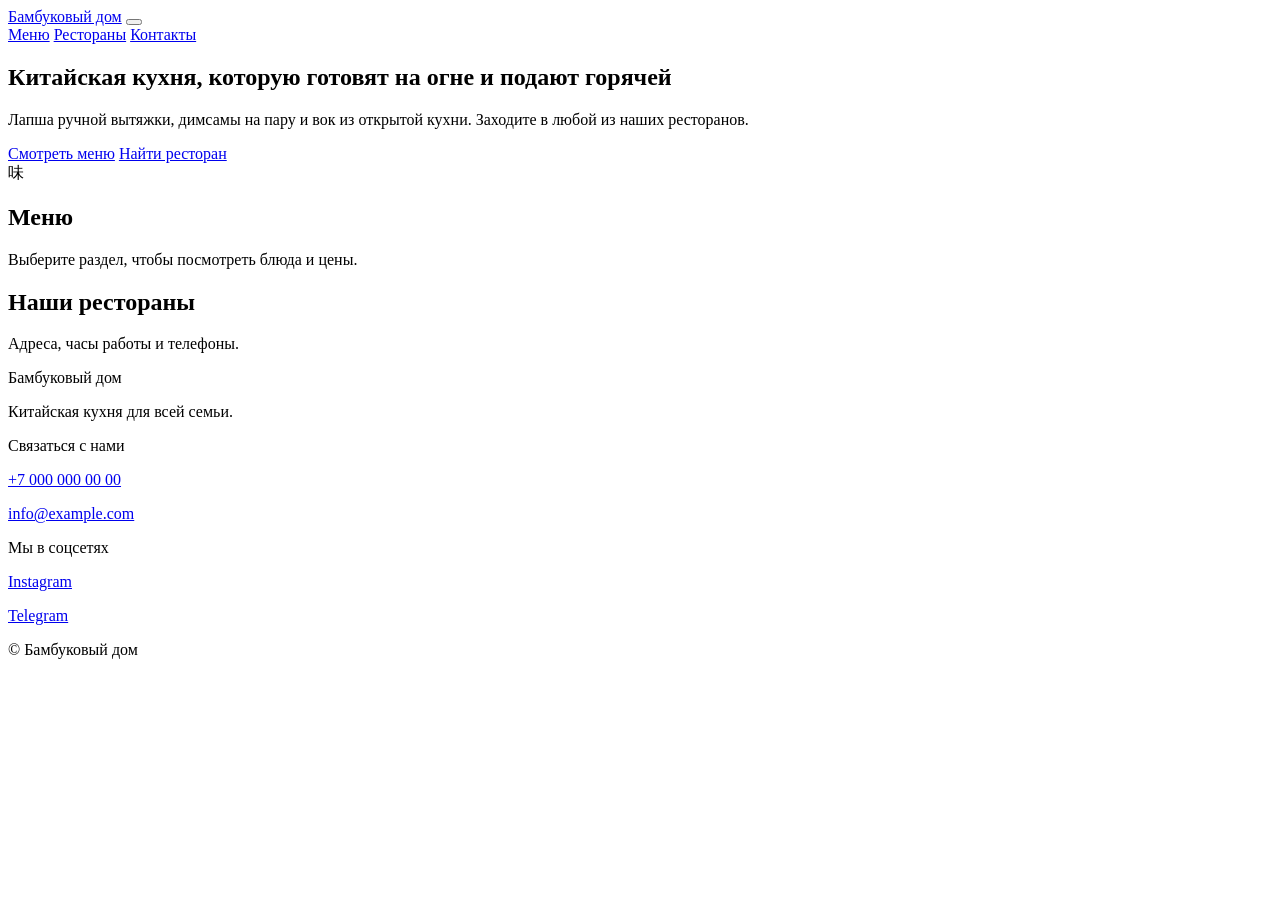
==== index.html @ f82b354b "Create index.html" ====
<!DOCTYPE html>
<html lang="ru">
<head>
  <meta charset="UTF-8">
  <meta name="viewport" content="width=device-width, initial-scale=1">
  <title>Бамбуковый дом — китайская кухня</title>
  <meta name="description" content="Сеть ресторанов китайской кухни: лапша, димсамы, вок. Меню, адреса и часы работы.">
 
  <link rel="preconnect" href="https://fonts.googleapis.com">
  <link rel="preconnect" href="https://fonts.gstatic.com" crossorigin>
  <link href="https://fonts.googleapis.com/css2?family=Golos+Text:wght@400;500;700&family=Unbounded:wght@600;700&display=swap" rel="stylesheet">
  <!-- Один иероглиф для красной печати в шапке: грузится только он -->
  <link href="https://fonts.googleapis.com/css2?family=Noto+Serif+SC:wght@900&text=%E5%91%B3" rel="stylesheet">
 
  <link rel="stylesheet" href="style.css">
  <script src="script.js" defer></script>
</head>
<body>
 
  <header class="site-header">
    <div class="wrap">
      <a class="logo" href="#top">Бамбуковый дом</a>
      <button class="burger" type="button" aria-label="Открыть меню сайта" aria-expanded="false" aria-controls="nav"><span></span></button>
      <nav class="nav" id="nav" aria-label="Основная навигация">
        <a href="#menu">Меню</a>
        <a href="#locations">Рестораны</a>
        <a href="#contacts">Контакты</a>
      </nav>
    </div>
  </header>
 
  <main id="top">
 
    <section class="hero">
      <div class="wrap">
        <div class="hero-text">
          <h1>Китайская кухня, которую готовят на огне и подают горячей</h1>
          <p>Лапша ручной вытяжки, димсамы на пару и вок из открытой кухни. Заходите в любой из наших ресторанов.</p>
          <div class="hero-actions">
            <a class="btn btn-primary" href="#menu">Смотреть меню</a>
            <a class="btn btn-ghost" href="#locations">Найти ресторан</a>
          </div>
        </div>
        <div class="seal" aria-hidden="true">味</div>
      </div>
    </section>
 
    <section class="menu" id="menu">
      <div class="wrap">
        <h2>Меню</h2>
        <p class="lead">Выберите раздел, чтобы посмотреть блюда и цены.</p>
        <div class="tabs" id="tabs"></div>
        <ul class="dishes" id="dishes"></ul>
      </div>
    </section>
 
    <section class="locations" id="locations">
      <div class="wrap">
        <h2>Наши рестораны</h2>
        <p class="lead">Адреса, часы работы и телефоны.</p>
        <ul class="places" id="places"></ul>
      </div>
    </section>
 
  </main>
 
  <footer class="footer" id="contacts">
    <div class="wrap footer-grid">
      <div>
        <p class="footer-title">Бамбуковый дом</p>
        <p>Китайская кухня для всей семьи.</p>
      </div>
      <div>
        <p class="footer-title">Связаться с нами</p>
        <p><a href="tel:+70000000000">+7 000 000 00 00</a></p>
        <p><a href="mailto:info@example.com">info@example.com</a></p>
      </div>
      <div>
        <p class="footer-title">Мы в соцсетях</p>
        <p><a href="#">Instagram</a></p>
        <p><a href="#">Telegram</a></p>
      </div>
    </div>
    <div class="wrap copyright">© <span id="year"></span> Бамбуковый дом</div>
  </footer>
 
</body>
</html>
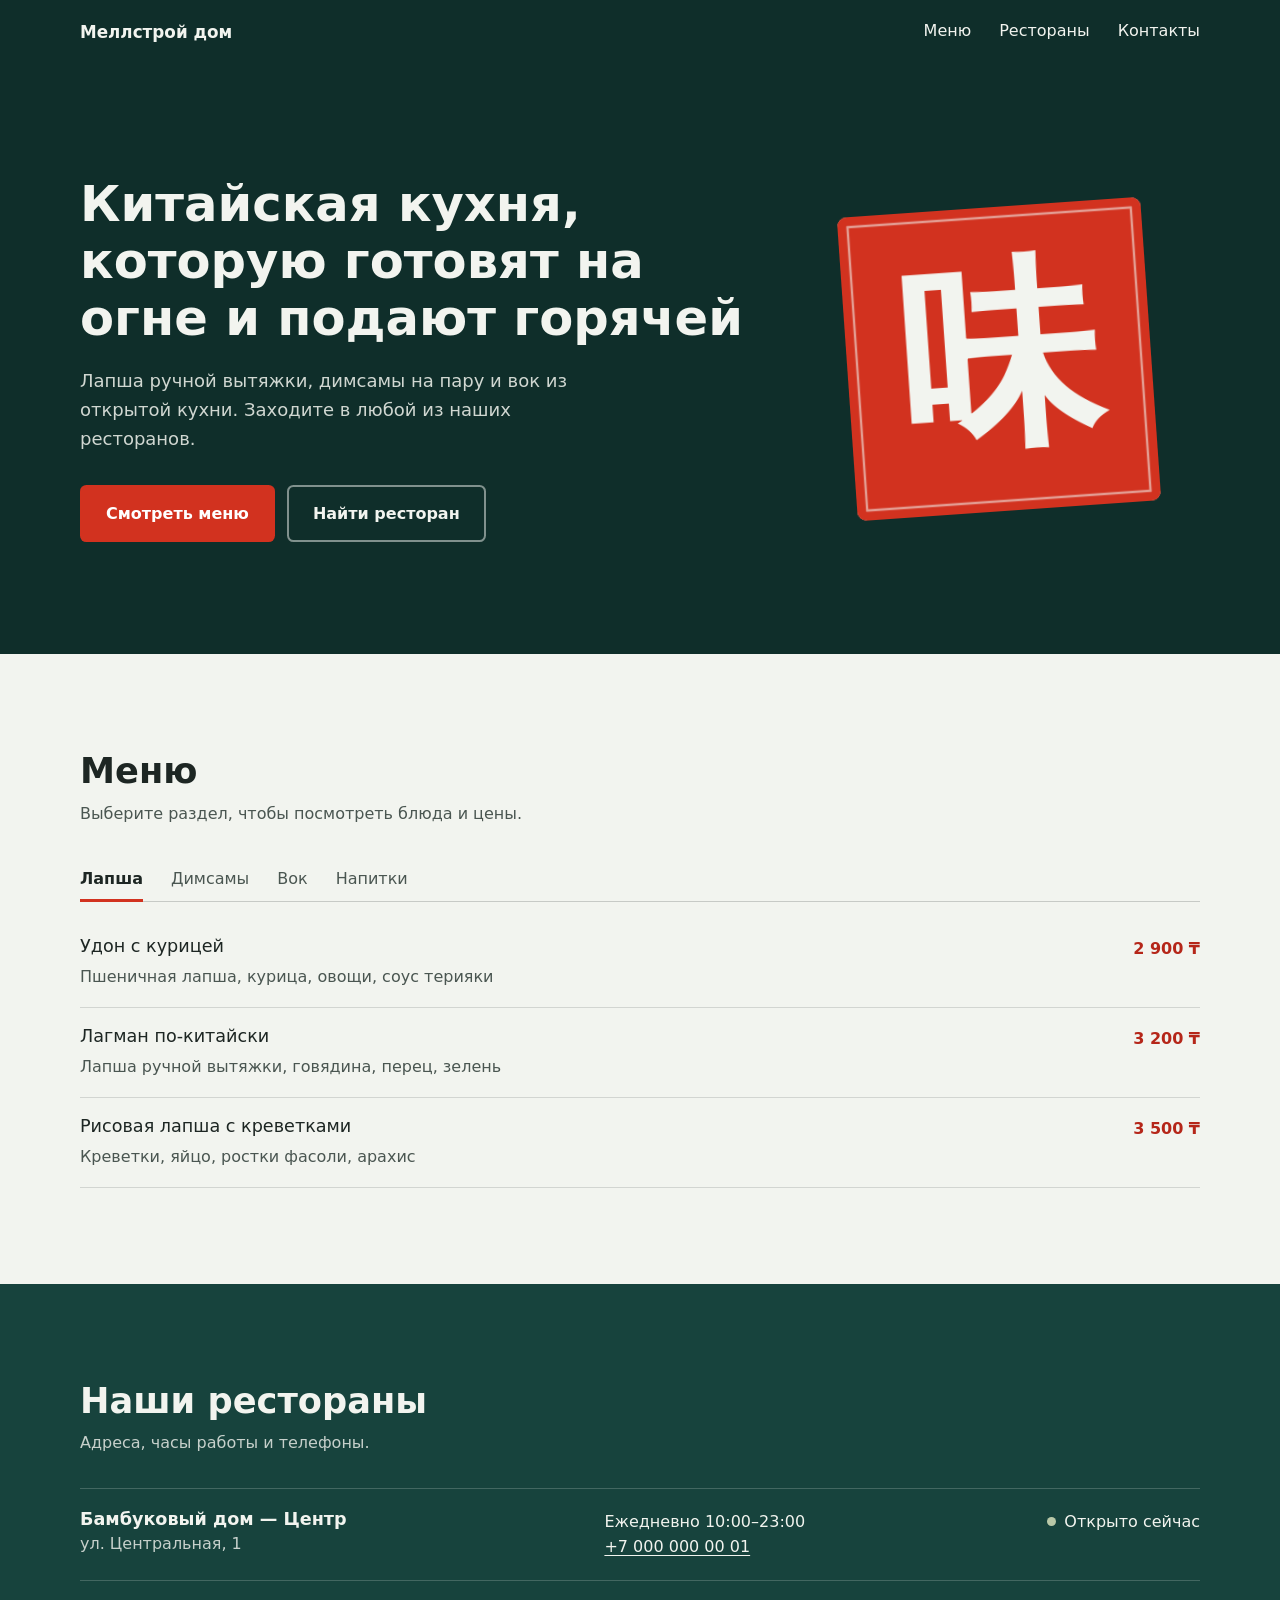
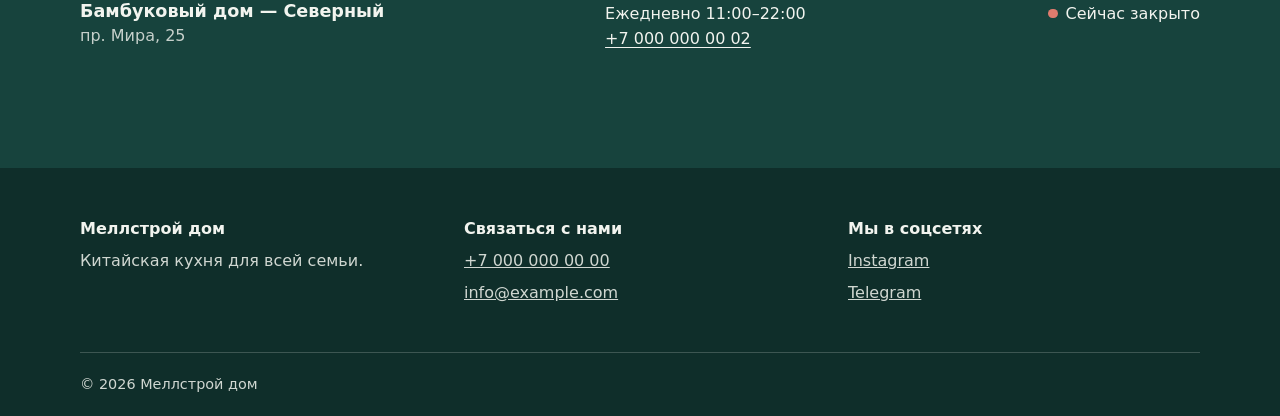
==== commit eb56756a: "Update index.html" ====
--- a/index.html
+++ b/index.html
@@ -3,7 +3,7 @@
 <head>
   <meta charset="UTF-8">
   <meta name="viewport" content="width=device-width, initial-scale=1">
-  <title>Бамбуковый дом — китайская кухня</title>
+  <title>Меллстрой дом — китайская кухня</title>
   <meta name="description" content="Сеть ресторанов китайской кухни: лапша, димсамы, вок. Меню, адреса и часы работы.">
  
   <link rel="preconnect" href="https://fonts.googleapis.com">
@@ -19,7 +19,7 @@
  
   <header class="site-header">
     <div class="wrap">
-      <a class="logo" href="#top">Бамбуковый дом</a>
+      <a class="logo" href="#top">Меллстрой дом</a>
       <button class="burger" type="button" aria-label="Открыть меню сайта" aria-expanded="false" aria-controls="nav"><span></span></button>
       <nav class="nav" id="nav" aria-label="Основная навигация">
         <a href="#menu">Меню</a>
@@ -67,7 +67,7 @@
   <footer class="footer" id="contacts">
     <div class="wrap footer-grid">
       <div>
-        <p class="footer-title">Бамбуковый дом</p>
+        <p class="footer-title">Меллстрой дом</p>
         <p>Китайская кухня для всей семьи.</p>
       </div>
       <div>
@@ -81,7 +81,7 @@
         <p><a href="#">Telegram</a></p>
       </div>
     </div>
-    <div class="wrap copyright">© <span id="year"></span> Бамбуковый дом</div>
+    <div class="wrap copyright">© <span id="year"></span> Меллстрой дом</div>
   </footer>
  
 </body>
--- a/style.css
+++ b/style.css
@@ -0,0 +1,229 @@
+/* ===== Цвета и шрифты: меняйте здесь ===== */
+:root {
+  --jade: #0f2e2a;
+  --jade-2: #17433d;
+  --steam: #f2f4ef;
+  --chili: #d2321f;
+  --chili-deep: #b52619;
+  --bamboo: #b9c8a8;
+  --ink: #1d2623;
+  --muted: #4a5651;
+  --focus: var(--chili);
+  --font-head: "Unbounded", system-ui, sans-serif;
+  --font-body: "Golos Text", system-ui, sans-serif;
+}
+
+*, *::before, *::after { box-sizing: border-box; }
+
+html { scroll-behavior: smooth; scroll-padding-top: 4.5rem; }
+
+body {
+  margin: 0;
+  font: 400 1rem/1.6 var(--font-body);
+  color: var(--ink);
+  background: var(--steam);
+}
+
+a { color: inherit; }
+:focus-visible { outline: 3px solid var(--focus); outline-offset: 3px; }
+
+.wrap { width: min(1120px, 100% - 2.5rem); margin-inline: auto; }
+
+/* ===== Шапка ===== */
+.site-header {
+  --focus: var(--bamboo);
+  position: sticky;
+  top: 0;
+  z-index: 10;
+  background: var(--jade);
+  color: var(--steam);
+}
+.site-header .wrap {
+  display: flex;
+  align-items: center;
+  justify-content: space-between;
+  height: 4rem;
+}
+.logo { font: 700 1.05rem var(--font-head); text-decoration: none; }
+.nav { display: flex; gap: 1.75rem; }
+.nav a { padding: .4rem 0; text-decoration: none; border-bottom: 2px solid transparent; }
+.nav a:hover { border-color: var(--chili); }
+
+.burger {
+  display: none;
+  position: relative;
+  width: 44px;
+  height: 44px;
+  background: none;
+  border: 0;
+  color: inherit;
+  cursor: pointer;
+}
+.burger span,
+.burger span::before,
+.burger span::after { content: ""; position: absolute; width: 22px; height: 2px; background: currentColor; }
+.burger span { left: 11px; top: 21px; }
+.burger span::before { left: 0; top: -7px; }
+.burger span::after { left: 0; top: 7px; }
+
+/* ===== Первый экран ===== */
+.hero {
+  --focus: var(--bamboo);
+  padding: clamp(3rem, 9vw, 7rem) 0;
+  background: var(--jade);
+  color: var(--steam);
+}
+.hero .wrap {
+  display: grid;
+  grid-template-columns: 1.25fr .75fr;
+  gap: 3rem;
+  align-items: center;
+}
+.hero h1 {
+  margin: 0 0 1.25rem;
+  font: 700 clamp(1.75rem, 4vw, 3.1rem)/1.15 var(--font-head);
+  overflow-wrap: break-word;
+}
+.hero-text p { max-width: 46ch; margin: 0 0 2rem; font-size: 1.125rem; color: rgba(242, 244, 239, .85); }
+.hero-actions { display: flex; flex-wrap: wrap; gap: .75rem; }
+
+/* Красная печать — главный акцент страницы */
+.seal {
+  justify-self: center;
+  display: grid;
+  place-items: center;
+  width: clamp(10rem, 26vw, 19rem);
+  aspect-ratio: 1;
+  background: var(--chili);
+  color: var(--steam);
+  font: 900 clamp(6.5rem, 17vw, 12.5rem)/1 "Noto Serif SC", serif;
+  border-radius: .6rem;
+  transform: rotate(-4deg);
+  box-shadow: inset 0 0 0 .55rem var(--chili), inset 0 0 0 .7rem rgba(242, 244, 239, .55);
+  animation: stamp .7s cubic-bezier(.2, .9, .3, 1.2) both;
+}
+@keyframes stamp {
+  from { opacity: 0; transform: rotate(-4deg) scale(1.25); }
+  to   { opacity: 1; transform: rotate(-4deg) scale(1); }
+}
+
+/* ===== Кнопки ===== */
+.btn {
+  display: inline-block;
+  padding: .85rem 1.5rem;
+  border: 2px solid transparent;
+  border-radius: .4rem;
+  font-weight: 700;
+  text-decoration: none;
+  transition: background .2s, color .2s;
+}
+.btn-primary { background: var(--chili); color: #fff; }
+.btn-primary:hover { background: var(--chili-deep); }
+.btn-ghost { border-color: rgba(242, 244, 239, .5); color: var(--steam); }
+.btn-ghost:hover { background: var(--steam); color: var(--jade); }
+
+/* ===== Заголовки разделов ===== */
+.menu h2,
+.locations h2 { margin: 0 0 .5rem; font: 700 clamp(1.5rem, 3vw, 2.2rem)/1.2 var(--font-head); }
+.lead { max-width: 56ch; margin: 0 0 2rem; color: var(--muted); }
+
+/* ===== Меню ===== */
+.menu { padding: clamp(3rem, 8vw, 6rem) 0; }
+
+.tabs {
+  display: flex;
+  flex-wrap: wrap;
+  gap: .25rem 1.75rem;
+  margin-bottom: 1rem;
+  border-bottom: 1px solid rgba(29, 38, 35, .2);
+}
+.tab {
+  margin-bottom: -1px;
+  padding: .7rem 0;
+  background: none;
+  border: 0;
+  border-bottom: 3px solid transparent;
+  font: 500 1rem var(--font-body);
+  color: var(--muted);
+  cursor: pointer;
+}
+.tab:hover { color: var(--ink); }
+.tab[aria-pressed="true"] { color: var(--ink); font-weight: 700; border-color: var(--chili); }
+
+.dishes { margin: 0; padding: 0; list-style: none; }
+.dish {
+  display: grid;
+  grid-template-columns: 1fr auto;
+  gap: .15rem 1.5rem;
+  padding: 1.1rem 0;
+  border-bottom: 1px solid rgba(29, 38, 35, .15);
+}
+.dish h3 { margin: 0; font: 500 1.1rem var(--font-body); }
+.dish .price { font-weight: 700; color: var(--chili-deep); white-space: nowrap; }
+.dish p { grid-column: 1 / -1; max-width: 56ch; margin: 0; color: var(--muted); }
+
+/* ===== Рестораны ===== */
+.locations {
+  --focus: var(--bamboo);
+  padding: clamp(3rem, 8vw, 6rem) 0;
+  background: var(--jade-2);
+  color: var(--steam);
+}
+.locations .lead { color: rgba(242, 244, 239, .8); }
+
+.places { margin: 0; padding: 0; list-style: none; }
+.place {
+  display: grid;
+  grid-template-columns: 1.2fr 1fr auto;
+  gap: .5rem 2rem;
+  align-items: start;
+  padding: 1.25rem 0;
+  border-top: 1px solid rgba(242, 244, 239, .2);
+}
+.place h3 { margin: 0 0 .15rem; font: 700 1.1rem var(--font-body); }
+.place address { font-style: normal; color: rgba(242, 244, 239, .8); }
+.place p { margin: 0; }
+.place a { text-underline-offset: 3px; }
+.status { display: inline-flex; align-items: center; gap: .5rem; font-weight: 500; white-space: nowrap; }
+.status::before { content: ""; width: .6rem; height: .6rem; border-radius: 50%; background: var(--bamboo); }
+.status-closed::before { background: #e07b6e; }
+
+/* ===== Подвал ===== */
+.footer {
+  --focus: var(--bamboo);
+  padding-top: 3rem;
+  background: var(--jade);
+  color: rgba(242, 244, 239, .85);
+}
+.footer-grid { display: grid; grid-template-columns: repeat(3, 1fr); gap: 2rem; }
+.footer p { margin: 0 0 .4rem; }
+.footer-title { font-weight: 700; color: var(--steam); }
+.copyright { margin-top: 2.5rem; padding: 1.25rem 0; border-top: 1px solid rgba(242, 244, 239, .2); font-size: .9rem; }
+
+/* ===== Телефоны и планшеты ===== */
+@media (max-width: 720px) {
+  .burger { display: inline-flex; }
+  .nav {
+    display: none;
+    position: absolute;
+    inset: 4rem 0 auto 0;
+    flex-direction: column;
+    gap: 0;
+    padding: .25rem 1.25rem 1rem;
+    background: var(--jade);
+  }
+  .nav a { padding: .9rem 0; border-bottom: 1px solid rgba(242, 244, 239, .15); }
+  .site-header.is-open .nav { display: flex; }
+
+  .hero .wrap { grid-template-columns: 1fr; gap: 2.5rem; }
+  .seal { justify-self: start; }
+
+  .place { grid-template-columns: 1fr; gap: .4rem; }
+  .footer-grid { grid-template-columns: 1fr; gap: 1.5rem; }
+}
+
+@media (prefers-reduced-motion: reduce) {
+  html { scroll-behavior: auto; }
+  .seal { animation: none; }
+  .btn { transition: none; }
+}
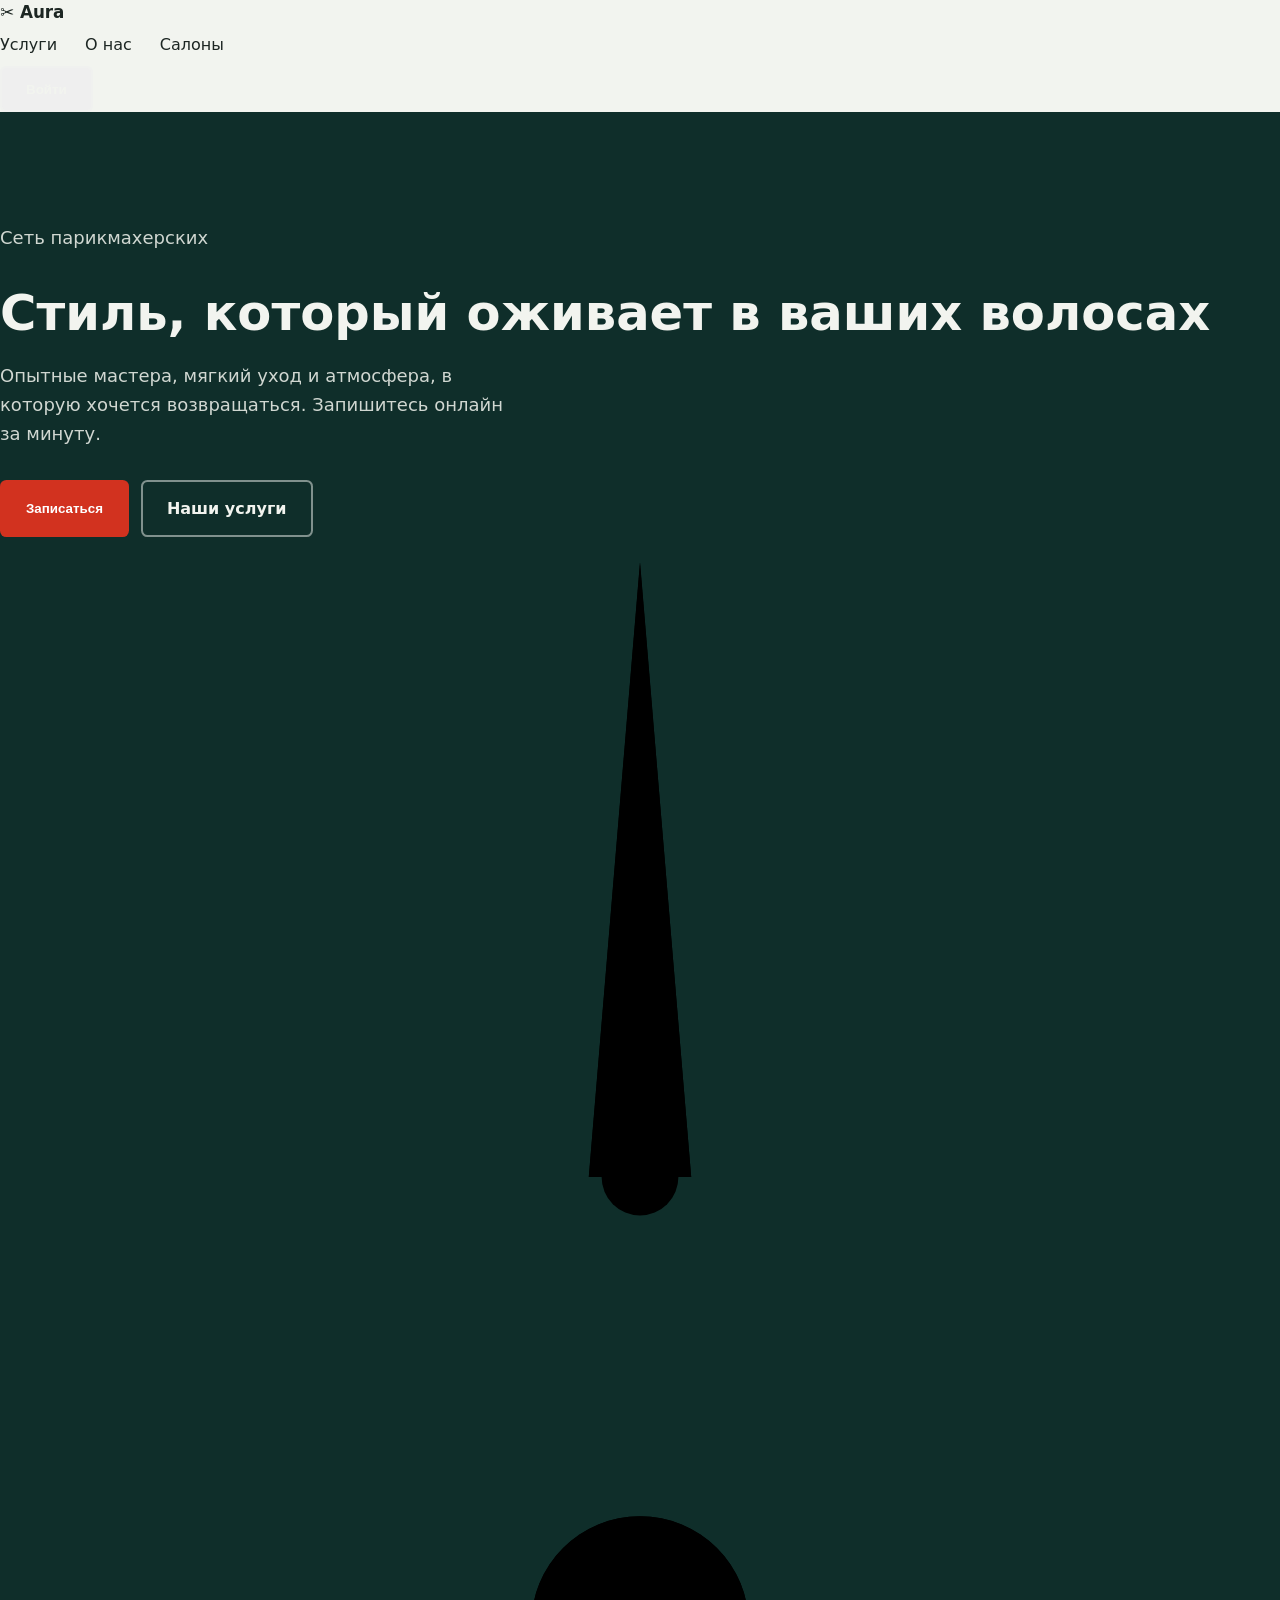
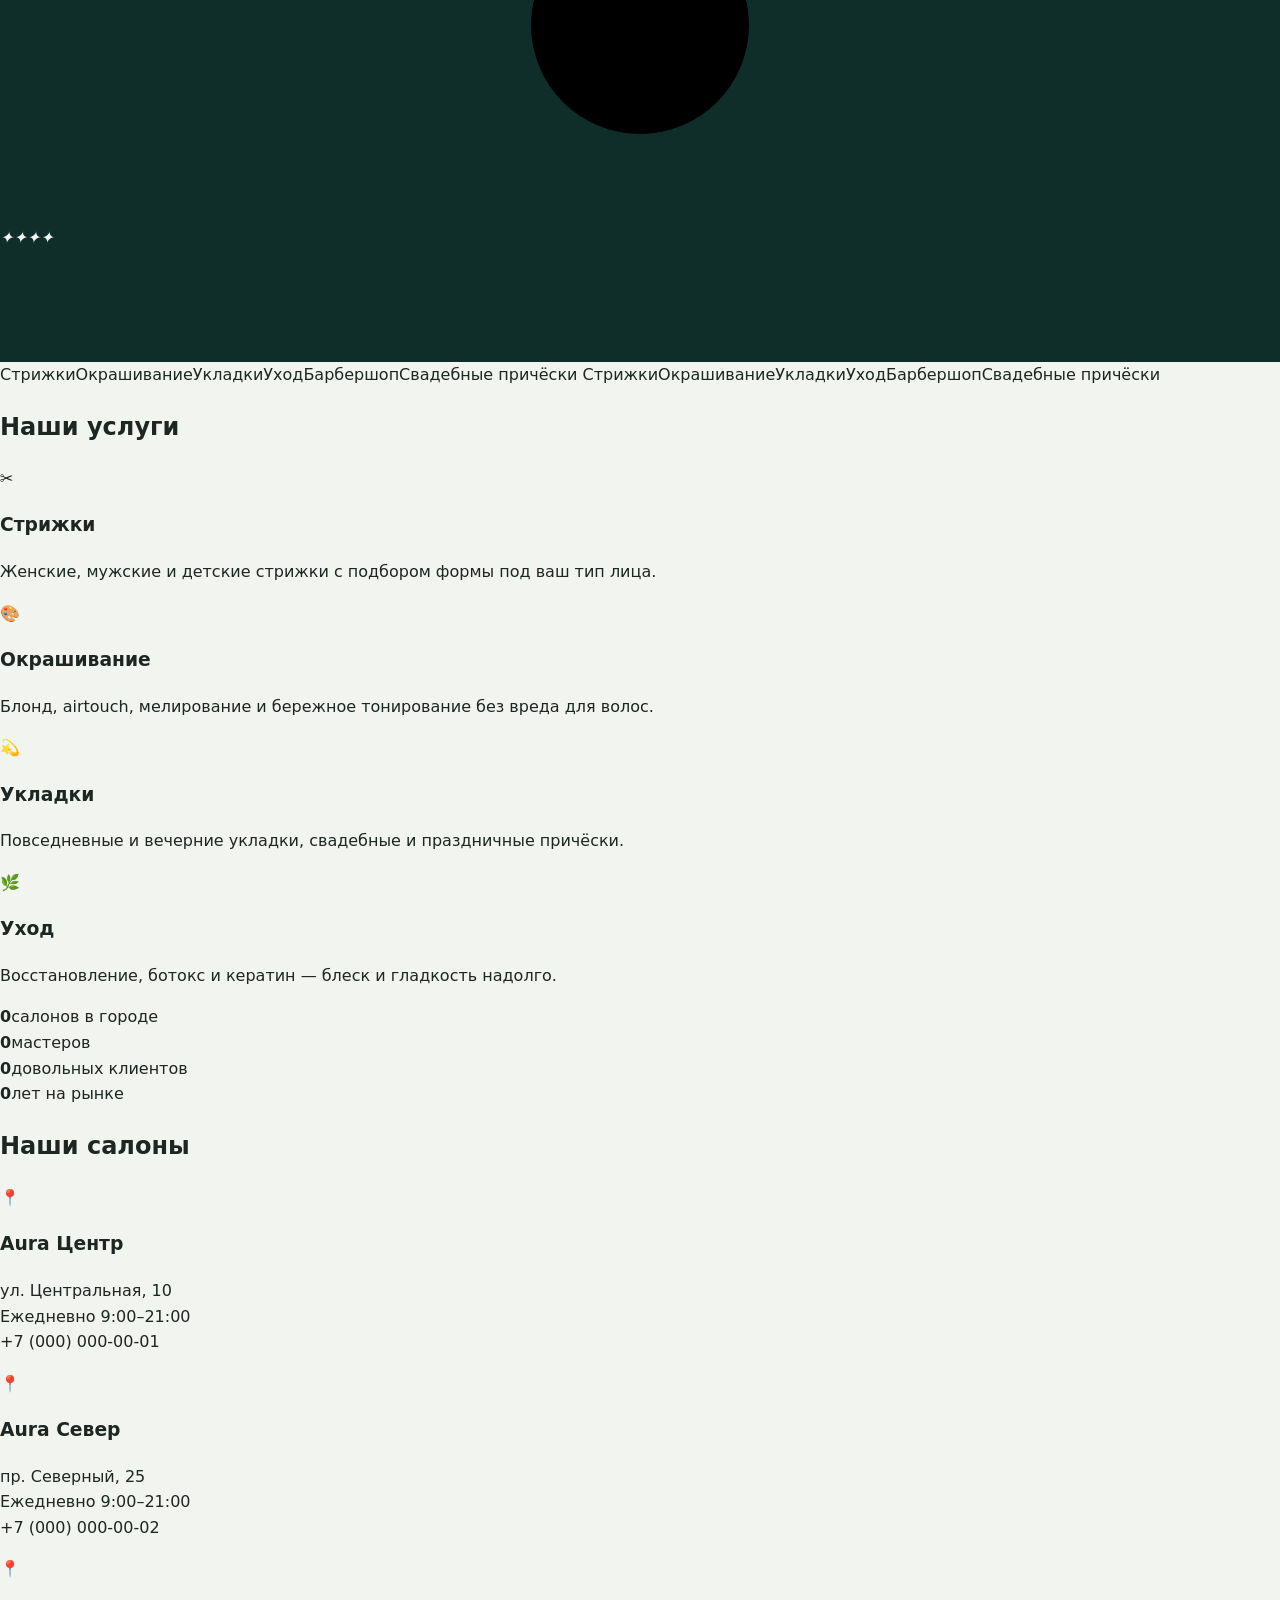
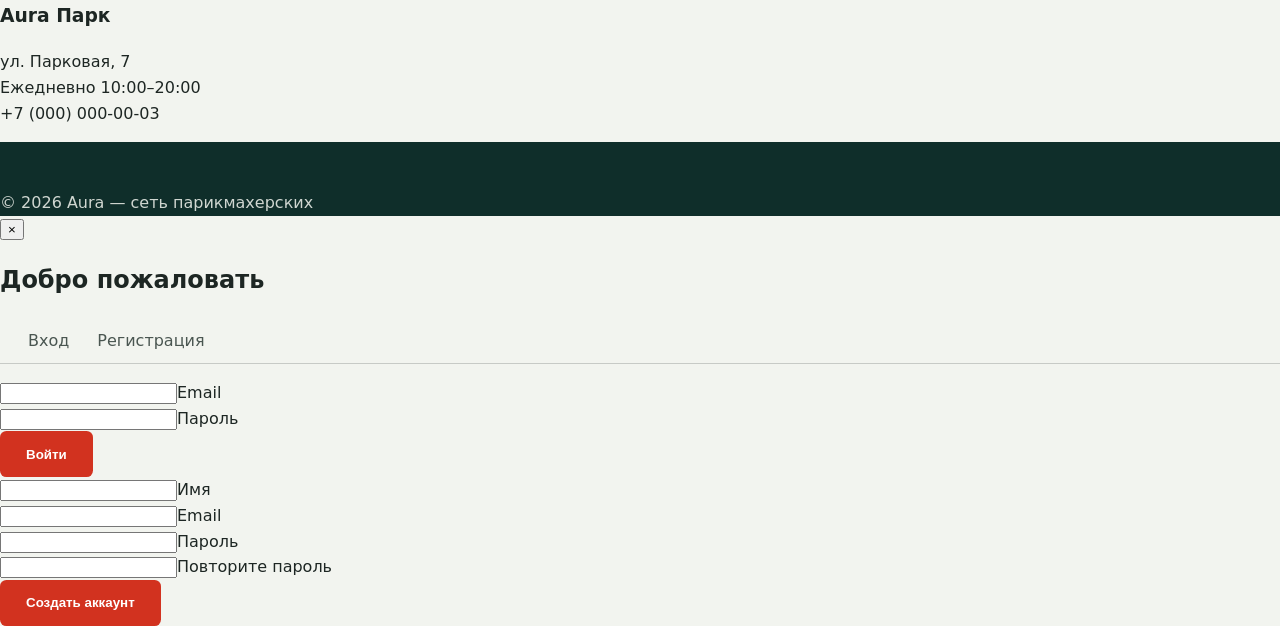
==== commit 86a16f56: "Update index.html" ====
--- a/index.html
+++ b/index.html
@@ -1,88 +1,116 @@
 <!DOCTYPE html>
 <html lang="ru">
 <head>
-  <meta charset="UTF-8">
-  <meta name="viewport" content="width=device-width, initial-scale=1">
-  <title>Меллстрой дом — китайская кухня</title>
-  <meta name="description" content="Сеть ресторанов китайской кухни: лапша, димсамы, вок. Меню, адреса и часы работы.">
- 
-  <link rel="preconnect" href="https://fonts.googleapis.com">
-  <link rel="preconnect" href="https://fonts.gstatic.com" crossorigin>
-  <link href="https://fonts.googleapis.com/css2?family=Golos+Text:wght@400;500;700&family=Unbounded:wght@600;700&display=swap" rel="stylesheet">
-  <!-- Один иероглиф для красной печати в шапке: грузится только он -->
-  <link href="https://fonts.googleapis.com/css2?family=Noto+Serif+SC:wght@900&text=%E5%91%B3" rel="stylesheet">
- 
-  <link rel="stylesheet" href="style.css">
-  <script src="script.js" defer></script>
+<meta charset="UTF-8">
+<meta name="viewport" content="width=device-width, initial-scale=1">
+<title>Aura — сеть парикмахерских</title>
+<meta name="description" content="Aura — сеть парикмахерских: стрижки, окрашивание, укладки и уход. Онлайн-запись.">
+<script>document.documentElement.classList.add('js')</script>
+<link rel="stylesheet" href="style.css">
 </head>
 <body>
- 
-  <header class="site-header">
-    <div class="wrap">
-      <a class="logo" href="#top">Меллстрой дом</a>
-      <button class="burger" type="button" aria-label="Открыть меню сайта" aria-expanded="false" aria-controls="nav"><span></span></button>
-      <nav class="nav" id="nav" aria-label="Основная навигация">
-        <a href="#menu">Меню</a>
-        <a href="#locations">Рестораны</a>
-        <a href="#contacts">Контакты</a>
-      </nav>
-    </div>
-  </header>
- 
-  <main id="top">
- 
-    <section class="hero">
-      <div class="wrap">
-        <div class="hero-text">
-          <h1>Китайская кухня, которую готовят на огне и подают горячей</h1>
-          <p>Лапша ручной вытяжки, димсамы на пару и вок из открытой кухни. Заходите в любой из наших ресторанов.</p>
-          <div class="hero-actions">
-            <a class="btn btn-primary" href="#menu">Смотреть меню</a>
-            <a class="btn btn-ghost" href="#locations">Найти ресторан</a>
-          </div>
-        </div>
-        <div class="seal" aria-hidden="true">味</div>
-      </div>
-    </section>
- 
-    <section class="menu" id="menu">
-      <div class="wrap">
-        <h2>Меню</h2>
-        <p class="lead">Выберите раздел, чтобы посмотреть блюда и цены.</p>
-        <div class="tabs" id="tabs"></div>
-        <ul class="dishes" id="dishes"></ul>
-      </div>
-    </section>
- 
-    <section class="locations" id="locations">
-      <div class="wrap">
-        <h2>Наши рестораны</h2>
-        <p class="lead">Адреса, часы работы и телефоны.</p>
-        <ul class="places" id="places"></ul>
-      </div>
-    </section>
- 
-  </main>
- 
-  <footer class="footer" id="contacts">
-    <div class="wrap footer-grid">
-      <div>
-        <p class="footer-title">Меллстрой дом</p>
-        <p>Китайская кухня для всей семьи.</p>
-      </div>
-      <div>
-        <p class="footer-title">Связаться с нами</p>
-        <p><a href="tel:+70000000000">+7 000 000 00 00</a></p>
-        <p><a href="mailto:info@example.com">info@example.com</a></p>
-      </div>
-      <div>
-        <p class="footer-title">Мы в соцсетях</p>
-        <p><a href="#">Instagram</a></p>
-        <p><a href="#">Telegram</a></p>
+<div class="blobs" aria-hidden="true"><span></span><span></span><span></span></div>
+
+<header class="header" id="header">
+  <a href="#top" class="logo"><span class="logo-mark">✂</span> Aura</a>
+  <nav class="nav">
+    <a href="#services">Услуги</a>
+    <a href="#stats">О нас</a>
+    <a href="#salons">Салоны</a>
+  </nav>
+  <div class="auth-box">
+    <span class="hello" id="hello" hidden></span>
+    <button class="btn btn-ghost" id="authBtn">Войти</button>
+  </div>
+</header>
+
+<main id="top">
+  <section class="hero">
+    <div class="hero-text">
+      <p class="eyebrow">Сеть парикмахерских</p>
+      <h1>Стиль, который <span class="grad">оживает</span> в ваших волосах</h1>
+      <p class="lead">Опытные мастера, мягкий уход и атмосфера, в которую хочется возвращаться. Запишитесь онлайн за минуту.</p>
+      <div class="hero-actions">
+        <button class="btn btn-primary" id="bookBtn">Записаться</button>
+        <a class="btn btn-ghost" href="#services">Наши услуги</a>
       </div>
     </div>
-    <div class="wrap copyright">© <span id="year"></span> Меллстрой дом</div>
-  </footer>
- 
+    <div class="orb" aria-hidden="true">
+      <svg viewBox="0 0 200 200" class="scissors">
+        <g class="piece p1"><path class="blade" d="M92 100 L100 4 L108 100Z"/><path class="stem" d="M100 100V152"/><circle class="ring" cx="100" cy="170" r="17"/></g>
+        <g class="piece p2"><path class="blade" d="M92 100 L100 4 L108 100Z"/><path class="stem" d="M100 100V152"/><circle class="ring" cx="100" cy="170" r="17"/></g>
+        <circle class="pin" cx="100" cy="100" r="6"/>
+      </svg>
+      <i class="sp s1">✦</i><i class="sp s2">✦</i><i class="sp s3">✦</i><i class="sp s4">✦</i>
+    </div>
+  </section>
+
+  <div class="marquee" aria-hidden="true">
+    <div class="track">
+      <span>Стрижки</span><span>Окрашивание</span><span>Укладки</span><span>Уход</span><span>Барбершоп</span><span>Свадебные причёски</span>
+      <span>Стрижки</span><span>Окрашивание</span><span>Укладки</span><span>Уход</span><span>Барбершоп</span><span>Свадебные причёски</span>
+    </div>
+  </div>
+
+  <section class="section" id="services">
+    <h2 data-reveal>Наши услуги</h2>
+    <div class="grid cards">
+      <article class="card" data-reveal style="--d:.05s"><div class="ico">✂️</div><h3>Стрижки</h3><p>Женские, мужские и детские стрижки с подбором формы под ваш тип лица.</p></article>
+      <article class="card" data-reveal style="--d:.15s"><div class="ico">🎨</div><h3>Окрашивание</h3><p>Блонд, airtouch, мелирование и бережное тонирование без вреда для волос.</p></article>
+      <article class="card" data-reveal style="--d:.25s"><div class="ico">💫</div><h3>Укладки</h3><p>Повседневные и вечерние укладки, свадебные и праздничные причёски.</p></article>
+      <article class="card" data-reveal style="--d:.35s"><div class="ico">🌿</div><h3>Уход</h3><p>Восстановление, ботокс и кератин — блеск и гладкость надолго.</p></article>
+    </div>
+  </section>
+
+  <section class="section stats" id="stats">
+    <div class="grid four">
+      <div class="stat" data-reveal style="--d:.05s"><b class="num" data-count="12">0</b><span>салонов в городе</span></div>
+      <div class="stat" data-reveal style="--d:.15s"><b class="num" data-count="85">0</b><span>мастеров</span></div>
+      <div class="stat" data-reveal style="--d:.25s"><b class="num" data-count="25000" data-suf="+">0</b><span>довольных клиентов</span></div>
+      <div class="stat" data-reveal style="--d:.35s"><b class="num" data-count="9">0</b><span>лет на рынке</span></div>
+    </div>
+  </section>
+
+  <section class="section" id="salons">
+    <h2 data-reveal>Наши салоны</h2>
+    <div class="grid three">
+      <article class="card salon" data-reveal style="--d:.05s"><div class="pin-ico">📍</div><h3>Aura Центр</h3><p>ул. Центральная, 10<br>Ежедневно 9:00–21:00<br>+7 (000) 000-00-01</p></article>
+      <article class="card salon" data-reveal style="--d:.15s"><div class="pin-ico">📍</div><h3>Aura Север</h3><p>пр. Северный, 25<br>Ежедневно 9:00–21:00<br>+7 (000) 000-00-02</p></article>
+      <article class="card salon" data-reveal style="--d:.25s"><div class="pin-ico">📍</div><h3>Aura Парк</h3><p>ул. Парковая, 7<br>Ежедневно 10:00–20:00<br>+7 (000) 000-00-03</p></article>
+    </div>
+  </section>
+</main>
+
+<footer class="footer">© 2026 Aura — сеть парикмахерских</footer>
+
+<div class="modal" id="modal" aria-hidden="true">
+  <div class="modal-bg" data-close></div>
+  <div class="modal-card" role="dialog" aria-modal="true" aria-labelledby="mTitle">
+    <button class="close" data-close aria-label="Закрыть">×</button>
+    <h2 id="mTitle">Добро пожаловать</h2>
+    <div class="tabs" data-active="login">
+      <span class="tab-ind"></span>
+      <button class="tab active" type="button" data-tab="login">Вход</button>
+      <button class="tab" type="button" data-tab="register">Регистрация</button>
+    </div>
+    <div class="forms">
+      <form class="form active" id="loginForm" data-f="login" novalidate>
+        <div class="field"><input name="email" type="email" placeholder=" " autocomplete="email"><label>Email</label><small class="err"></small></div>
+        <div class="field"><input name="password" type="password" placeholder=" " autocomplete="current-password"><label>Пароль</label><small class="err"></small></div>
+        <button class="btn btn-primary wide" type="submit">Войти</button>
+      </form>
+      <form class="form" id="regForm" data-f="register" novalidate inert>
+        <div class="field"><input name="fullname" type="text" placeholder=" " autocomplete="name"><label>Имя</label><small class="err"></small></div>
+        <div class="field"><input name="email" type="email" placeholder=" " autocomplete="email"><label>Email</label><small class="err"></small></div>
+        <div class="field"><input name="password" type="password" placeholder=" " autocomplete="new-password"><label>Пароль</label><div class="meter"><i></i></div><small class="err"></small></div>
+        <div class="field"><input name="confirm" type="password" placeholder=" " autocomplete="new-password"><label>Повторите пароль</label><small class="err"></small></div>
+        <button class="btn btn-primary wide" type="submit">Создать аккаунт</button>
+      </form>
+    </div>
+  </div>
+</div>
+
+<div class="toast" id="toast" role="status"></div>
+<script src="script.js"></script>
 </body>
 </html>
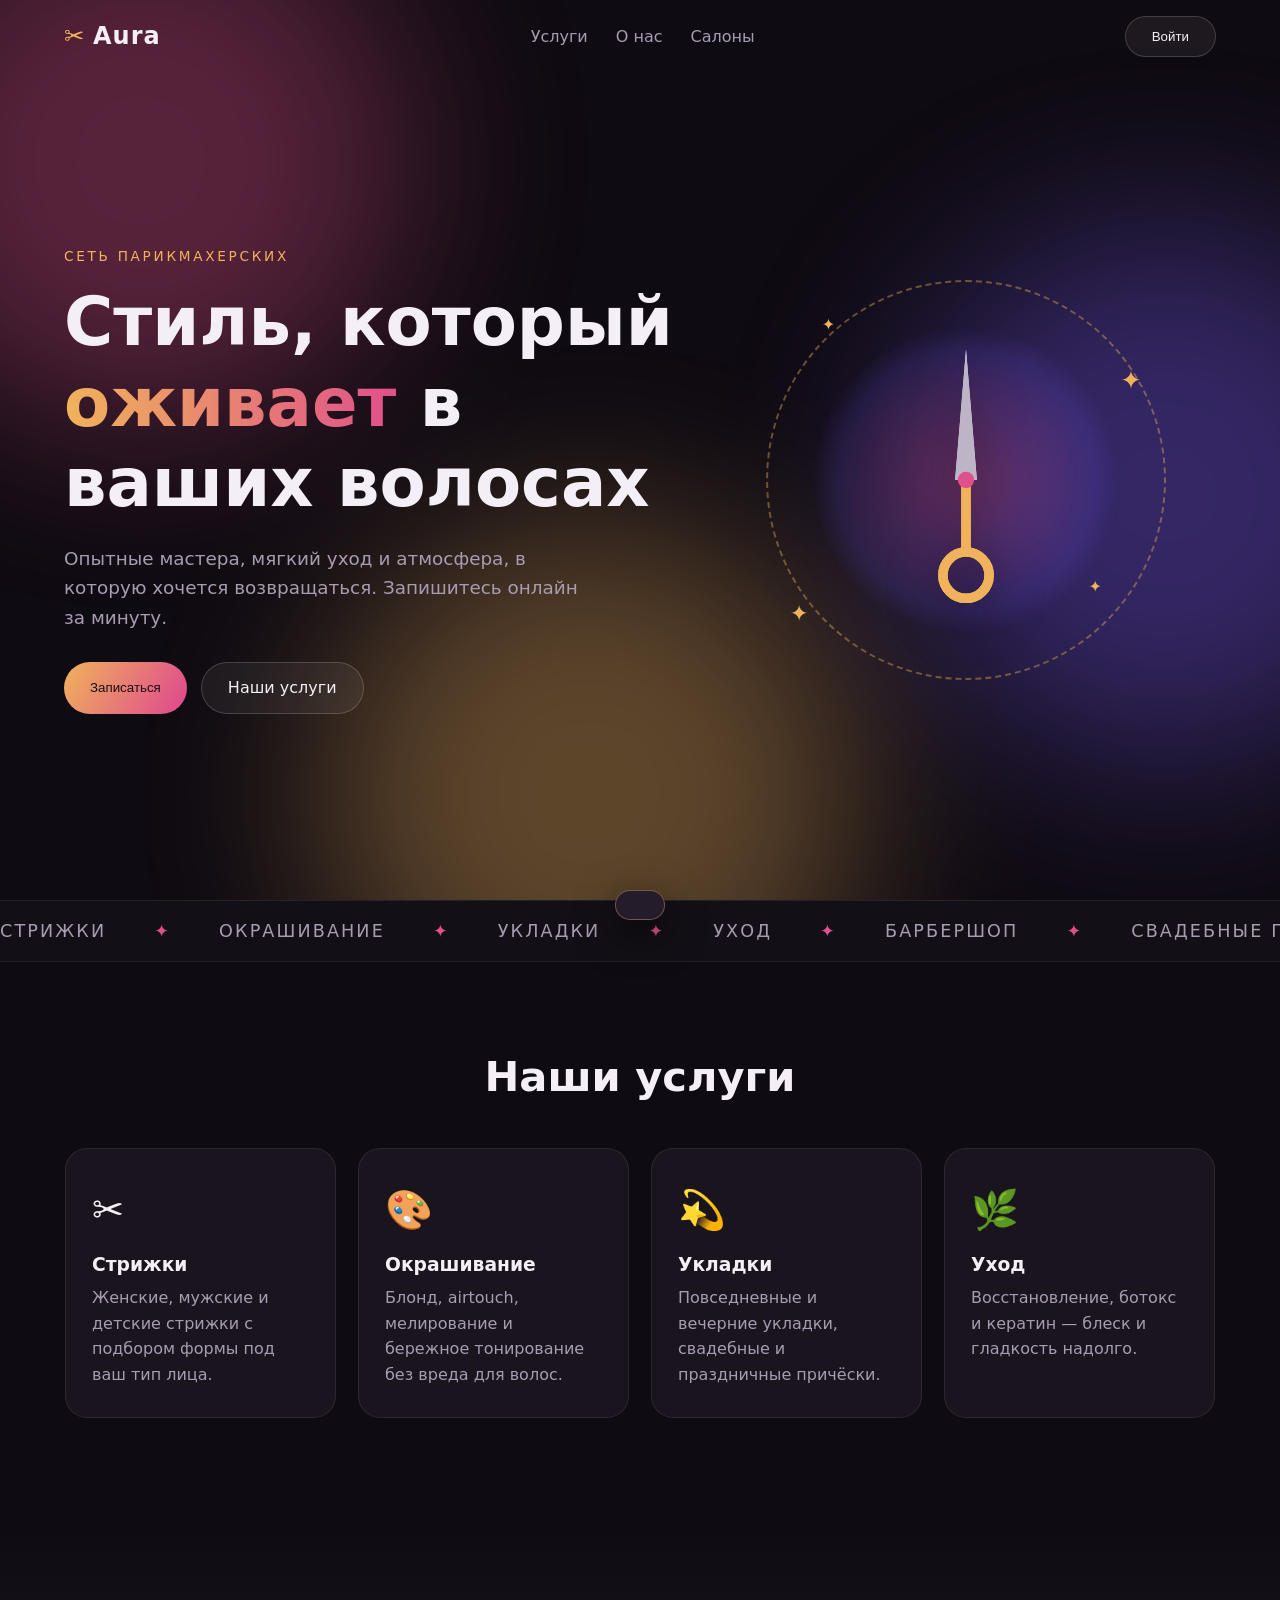
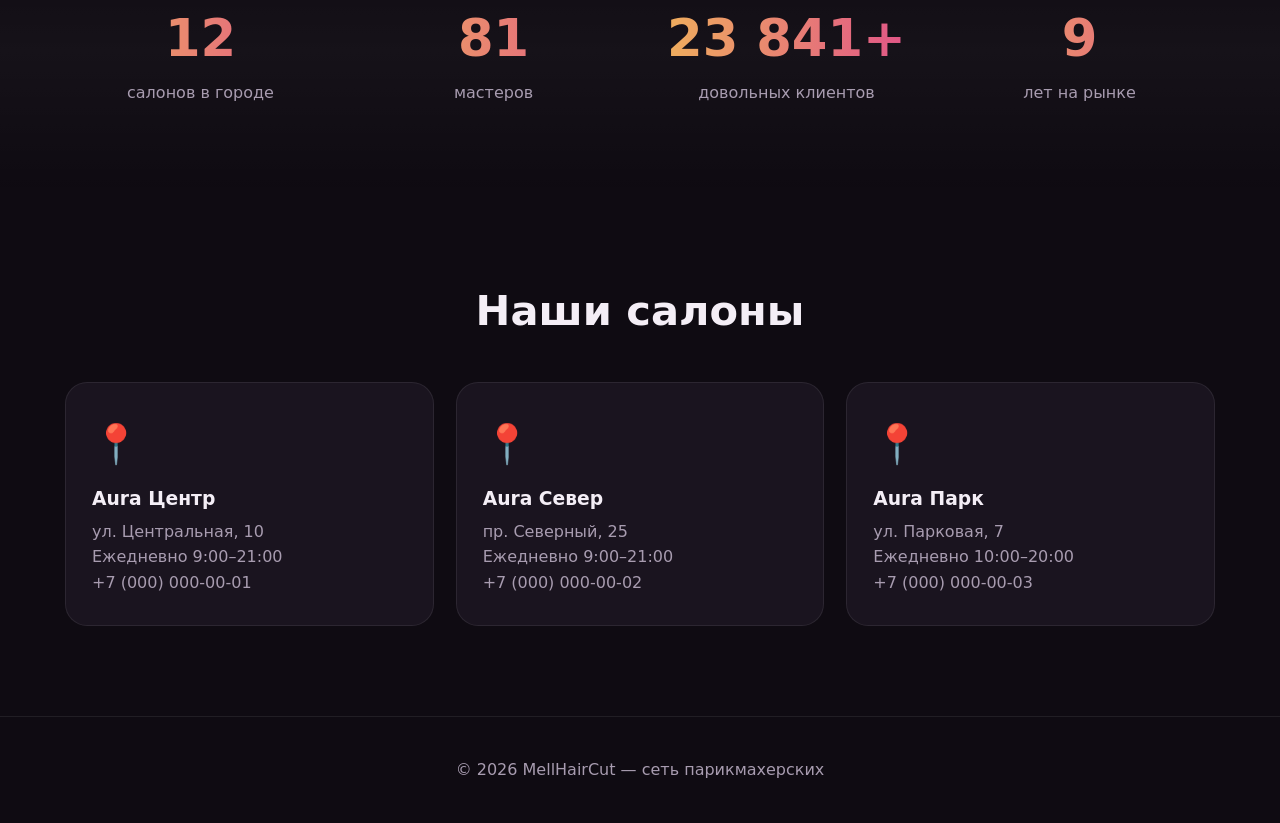
==== commit 8d7876a6: "Update index.html" ====
--- a/index.html
+++ b/index.html
@@ -3,7 +3,7 @@
 <head>
 <meta charset="UTF-8">
 <meta name="viewport" content="width=device-width, initial-scale=1">
-<title>Aura — сеть парикмахерских</title>
+<title>MellHairCut — сеть парикмахерских</title>
 <meta name="description" content="Aura — сеть парикмахерских: стрижки, окрашивание, укладки и уход. Онлайн-запись.">
 <script>document.documentElement.classList.add('js')</script>
 <link rel="stylesheet" href="style.css">
@@ -81,7 +81,7 @@
   </section>
 </main>
 
-<footer class="footer">© 2026 Aura — сеть парикмахерских</footer>
+<footer class="footer">© 2026 MellHairCut — сеть парикмахерских</footer>
 
 <div class="modal" id="modal" aria-hidden="true">
   <div class="modal-bg" data-close></div>
--- a/style.css
+++ b/style.css
@@ -1,229 +1,157 @@
-/* ===== Цвета и шрифты: меняйте здесь ===== */
-:root {
-  --jade: #0f2e2a;
-  --jade-2: #17433d;
-  --steam: #f2f4ef;
-  --chili: #d2321f;
-  --chili-deep: #b52619;
-  --bamboo: #b9c8a8;
-  --ink: #1d2623;
-  --muted: #4a5651;
-  --focus: var(--chili);
-  --font-head: "Unbounded", system-ui, sans-serif;
-  --font-body: "Golos Text", system-ui, sans-serif;
+:root{--bg:#0f0b12;--card:#1a141f;--text:#f4eef6;--muted:#a89cb0;--a:#f0b35b;--b:#e0508a;--c:#7b5cff}
+*{box-sizing:border-box;margin:0;padding:0}
+html{scroll-behavior:smooth}
+body{font-family:system-ui,-apple-system,"Segoe UI",Roboto,sans-serif;background:var(--bg);color:var(--text);line-height:1.6;overflow-x:hidden}
+a{color:inherit;text-decoration:none}
+h1,h2,h3{line-height:1.2}
+
+/* фон: плавающие пятна */
+.blobs{position:fixed;inset:0;z-index:-1;overflow:hidden}
+.blobs span{position:absolute;width:42vmax;height:42vmax;border-radius:50%;filter:blur(90px);opacity:.35;animation:float 18s ease-in-out infinite alternate}
+.blobs span:nth-child(1){background:var(--b);top:-12%;left:-10%}
+.blobs span:nth-child(2){background:var(--c);right:-12%;top:25%;animation-delay:-6s}
+.blobs span:nth-child(3){background:var(--a);bottom:-18%;left:25%;animation-delay:-12s}
+@keyframes float{to{transform:translate(8vmax,-6vmax) scale(1.2)}}
+
+/* шапка */
+.header{position:fixed;top:0;left:0;right:0;z-index:20;display:flex;align-items:center;justify-content:space-between;padding:16px 5vw;transition:.35s}
+.header.sc{background:#0f0b12cc;backdrop-filter:blur(12px);padding-block:10px;box-shadow:0 8px 30px #0006}
+.logo{font-size:1.5rem;font-weight:800;letter-spacing:.04em;display:flex;align-items:center;gap:8px}
+.logo-mark{display:inline-block;color:var(--a);animation:wiggle 3s ease-in-out infinite}
+@keyframes wiggle{0%,100%{transform:rotate(-12deg)}50%{transform:rotate(12deg)}}
+.nav{display:flex;gap:28px}
+.nav a{position:relative;color:var(--muted);transition:color .3s}
+.nav a::after{content:"";position:absolute;left:0;bottom:-4px;height:2px;width:100%;background:linear-gradient(90deg,var(--a),var(--b));transform:scaleX(0);transform-origin:right;transition:transform .35s}
+.nav a:hover{color:var(--text)}
+.nav a:hover::after{transform:scaleX(1);transform-origin:left}
+.auth-box{display:flex;align-items:center;gap:14px}
+.hello{color:var(--a);font-weight:600;animation:pop .5s}
+@keyframes pop{from{opacity:0;transform:scale(.7)}}
+
+/* кнопки */
+.btn{position:relative;overflow:hidden;display:inline-block;padding:12px 26px;border:0;border-radius:50px;font:600 1rem inherit;color:var(--text);cursor:pointer;transition:transform .3s,box-shadow .3s}
+.btn:hover{transform:translateY(-3px)}
+.btn:active{transform:scale(.96)}
+.btn-primary{background:linear-gradient(120deg,var(--a),var(--b),var(--c));background-size:200% 100%;color:#1a0f12;animation:slide 5s linear infinite}
+.btn-primary:hover{box-shadow:0 10px 30px #e0508a66}
+.btn-primary::after{content:"";position:absolute;top:0;left:-80%;width:50%;height:100%;background:linear-gradient(100deg,transparent,#fff8,transparent);transform:skewX(-20deg);animation:shine 3s ease-in-out infinite}
+@keyframes slide{50%{background-position:100% 0}}
+@keyframes shine{0%,60%{left:-80%}100%{left:140%}}
+.btn-ghost{background:#ffffff0f;border:1px solid #ffffff2a}
+.btn-ghost:hover{background:#ffffff1c;box-shadow:0 0 0 4px #ffffff0d}
+.wide{width:100%;margin-top:6px}
+
+/* hero */
+.hero{min-height:100vh;display:grid;grid-template-columns:1.1fr .9fr;align-items:center;gap:40px;padding:120px 5vw 60px}
+.eyebrow{color:var(--a);letter-spacing:.2em;text-transform:uppercase;font-size:.85rem;margin-bottom:14px}
+.hero h1{font-size:clamp(2.2rem,5.5vw,4.2rem);font-weight:800}
+.grad{background:linear-gradient(90deg,var(--a),var(--b),var(--c),var(--a));background-size:300% 100%;-webkit-background-clip:text;background-clip:text;color:transparent;animation:gradMove 6s linear infinite}
+@keyframes gradMove{to{background-position:300% 0}}
+.lead{color:var(--muted);font-size:1.15rem;margin:20px 0 30px;max-width:520px}
+.hero-actions{display:flex;gap:14px;flex-wrap:wrap}
+.hero-text>*{animation:rise .9s both}
+.hero-text>:nth-child(2){animation-delay:.15s}.hero-text>:nth-child(3){animation-delay:.3s}.hero-text>:nth-child(4){animation-delay:.45s}
+@keyframes rise{from{opacity:0;transform:translateY(40px)}}
+
+/* ножницы */
+.orb{position:relative;width:min(80vw,400px);aspect-ratio:1;margin:auto;display:grid;place-items:center}
+.orb::before{content:"";position:absolute;inset:0;border:2px dashed #f0b35b66;border-radius:50%;animation:spin 40s linear infinite}
+.orb::after{content:"";position:absolute;inset:12%;border-radius:50%;background:radial-gradient(circle,#e0508a55,#7b5cff22 60%,transparent 72%);animation:pulse 4s ease-in-out infinite}
+@keyframes spin{to{transform:rotate(360deg)}}
+@keyframes pulse{50%{transform:scale(1.12);opacity:.7}}
+.scissors{position:relative;z-index:1;width:68%;animation:bob 5s ease-in-out infinite;filter:drop-shadow(0 12px 24px #0008)}
+@keyframes bob{50%{transform:translateY(-14px) rotate(4deg)}}
+.piece{transform-box:view-box;transform-origin:100px 100px}
+.p1{animation:snip1 2.6s ease-in-out infinite}
+.p2{animation:snip2 2.6s ease-in-out infinite}
+@keyframes snip1{0%,100%{transform:rotate(18deg)}45%,55%{transform:rotate(1deg)}}
+@keyframes snip2{0%,100%{transform:rotate(-18deg)}45%,55%{transform:rotate(-1deg)}}
+.blade{fill:#e9e4ee}.p2 .blade{fill:#bdb4c6}
+.stem{stroke:var(--a);stroke-width:7;stroke-linecap:round}
+.ring{fill:none;stroke:var(--a);stroke-width:7}
+.pin{fill:var(--b)}
+.sp{position:absolute;color:var(--a);font-style:normal;animation:twinkle 2.8s ease-in-out infinite}
+.s1{top:8%;left:14%}.s2{top:20%;right:6%;animation-delay:-1s;font-size:1.6rem}.s3{bottom:12%;left:6%;animation-delay:-1.8s;font-size:1.4rem}.s4{bottom:20%;right:16%;animation-delay:-.5s}
+@keyframes twinkle{0%,100%{opacity:.15;transform:scale(.5) rotate(0)}50%{opacity:1;transform:scale(1.3) rotate(90deg)}}
+
+/* бегущая строка */
+.marquee{overflow:hidden;border-block:1px solid #ffffff14;padding:16px 0;background:#ffffff05}
+.track{display:flex;width:max-content;animation:marq 26s linear infinite}
+.track span{white-space:nowrap;padding-right:48px;color:var(--muted);font-size:1.1rem;letter-spacing:.12em;text-transform:uppercase}
+.track span::after{content:"✦";margin-left:48px;color:var(--b)}
+@keyframes marq{to{transform:translateX(-50%)}}
+
+/* секции и карточки */
+.section{padding:90px 5vw}
+.section h2{font-size:clamp(1.8rem,4vw,2.6rem);text-align:center;margin-bottom:46px}
+.grid{display:grid;gap:22px;max-width:1150px;margin:auto}
+.cards{grid-template-columns:repeat(auto-fit,minmax(230px,1fr))}
+.three{grid-template-columns:repeat(auto-fit,minmax(260px,1fr))}
+.four{grid-template-columns:repeat(auto-fit,minmax(180px,1fr))}
+.card{position:relative;overflow:hidden;padding:30px 26px;background:var(--card);border:1px solid #ffffff14;border-radius:22px;transition:transform .4s,box-shadow .4s,border-color .4s}
+.card::before{content:"";position:absolute;top:0;left:-120%;width:60%;height:100%;background:linear-gradient(100deg,transparent,#ffffff14,transparent);transform:skewX(-20deg);transition:left .7s}
+.card:hover{transform:translateY(-10px);border-color:#f0b35b66;box-shadow:0 20px 50px #e0508a33}
+.card:hover::before{left:140%}
+.card h3{margin:14px 0 8px}
+.card p{color:var(--muted)}
+.ico,.pin-ico{font-size:2.4rem;display:inline-block;transition:transform .5s cubic-bezier(.3,1.8,.5,1)}
+.card:hover .ico{transform:scale(1.3) rotate(-12deg)}
+.pin-ico{animation:drop 2s ease-in-out infinite}
+@keyframes drop{50%{transform:translateY(-8px)}}
+
+.stats{background:linear-gradient(180deg,transparent,#ffffff08,transparent)}
+.stat{text-align:center}
+.num{display:block;font-size:clamp(2.2rem,5vw,3.2rem);background:linear-gradient(90deg,var(--a),var(--b));-webkit-background-clip:text;background-clip:text;color:transparent}
+.num::after{content:attr(data-suf)}
+.stat span{color:var(--muted)}
+
+.footer{text-align:center;color:var(--muted);padding:40px 5vw;border-top:1px solid #ffffff14}
+
+/* появление при прокрутке */
+.js [data-reveal]{opacity:0;transform:translateY(34px);transition:opacity .8s,transform .8s;transition-delay:var(--d,0s)}
+.js [data-reveal].in{opacity:1;transform:none}
+
+/* модальное окно */
+.modal{position:fixed;inset:0;z-index:50;display:grid;place-items:center;visibility:hidden;opacity:0;transition:.3s}
+.modal.open{visibility:visible;opacity:1}
+.modal-bg{position:absolute;inset:0;background:#08050cb3;backdrop-filter:blur(6px)}
+.modal-card{position:relative;width:min(92vw,410px);padding:34px 30px;background:var(--card);border:1px solid #ffffff1f;border-radius:26px;box-shadow:0 30px 80px #000a;transform:translateY(40px) scale(.9);transition:transform .5s cubic-bezier(.2,1.3,.4,1)}
+.modal.open .modal-card{transform:none}
+.modal-card h2{text-align:center;font-size:1.6rem}
+.close{position:absolute;top:12px;right:16px;background:none;border:0;color:var(--muted);font-size:1.8rem;cursor:pointer;transition:transform .3s,color .3s}
+.close:hover{color:var(--text);transform:rotate(90deg)}
+.tabs{position:relative;display:grid;grid-template-columns:1fr 1fr;padding:4px;margin:20px 0 24px;background:#ffffff0d;border-radius:14px}
+.tab{position:relative;z-index:1;padding:10px;background:none;border:0;color:var(--muted);font:600 .95rem inherit;cursor:pointer;transition:color .3s}
+.tab.active{color:#1a0f12}
+.tab-ind{position:absolute;top:4px;left:4px;width:calc(50% - 4px);height:calc(100% - 8px);border-radius:10px;background:linear-gradient(120deg,var(--a),var(--b));transition:transform .4s cubic-bezier(.3,1.3,.5,1)}
+.tabs[data-active=register] .tab-ind{transform:translateX(100%)}
+.forms{display:grid}
+.form{grid-area:1/1;opacity:0;visibility:hidden;transform:translateX(26px);transition:.4s}
+.form[data-f=login]{transform:translateX(-26px)}
+.form.active{opacity:1;visibility:visible;transform:none}
+.shake{animation:shake .45s}
+@keyframes shake{20%,60%{transform:translateX(-9px)}40%,80%{transform:translateX(9px)}}
+
+.field{position:relative;margin-bottom:16px}
+.field input{width:100%;padding:22px 14px 8px;background:#ffffff0d;border:1px solid #ffffff1f;border-radius:12px;color:var(--text);font:inherit;outline:0;transition:.25s}
+.field input:focus{border-color:var(--a);box-shadow:0 0 0 4px #f0b35b22}
+.field label{position:absolute;left:15px;top:14px;color:var(--muted);pointer-events:none;transform-origin:left;transition:.2s}
+.field input:focus+label,.field input:not(:placeholder-shown)+label{transform:translateY(-10px) scale(.75);color:var(--a)}
+.err{display:block;max-height:0;opacity:0;font-size:.82rem;color:#ff7a8a;overflow:hidden;transition:.3s}
+.field.error .err{max-height:24px;opacity:1;margin-top:5px}
+.field.error input{border-color:#ff5c72}
+.meter{height:4px;margin-top:8px;background:#ffffff14;border-radius:4px;overflow:hidden}
+.meter i{display:block;height:100%;width:calc(var(--s,0)*25%);background:hsl(calc(var(--s,0)*30) 80% 55%);border-radius:4px;transition:.4s}
+
+.toast{position:fixed;left:50%;bottom:28px;z-index:60;max-width:90vw;padding:14px 24px;background:#241b2b;border:1px solid #f0b35b66;border-radius:50px;box-shadow:0 12px 40px #000a;transform:translate(-50%,160%);transition:transform .5s cubic-bezier(.3,1.4,.5,1)}
+.toast.show{transform:translate(-50%,0)}
+
+@media(max-width:820px){
+  .hero{grid-template-columns:1fr;text-align:center;padding-top:110px}
+  .hero-actions{justify-content:center}.lead{margin-inline:auto}
+  .nav{display:none}
 }
-
-*, *::before, *::after { box-sizing: border-box; }
-
-html { scroll-behavior: smooth; scroll-padding-top: 4.5rem; }
-
-body {
-  margin: 0;
-  font: 400 1rem/1.6 var(--font-body);
-  color: var(--ink);
-  background: var(--steam);
+@media(prefers-reduced-motion:reduce){
+  *,*::before,*::after{animation:none!important;transition:none!important}
+  .js [data-reveal]{opacity:1;transform:none}
 }
-
-a { color: inherit; }
-:focus-visible { outline: 3px solid var(--focus); outline-offset: 3px; }
-
-.wrap { width: min(1120px, 100% - 2.5rem); margin-inline: auto; }
-
-/* ===== Шапка ===== */
-.site-header {
-  --focus: var(--bamboo);
-  position: sticky;
-  top: 0;
-  z-index: 10;
-  background: var(--jade);
-  color: var(--steam);
-}
-.site-header .wrap {
-  display: flex;
-  align-items: center;
-  justify-content: space-between;
-  height: 4rem;
-}
-.logo { font: 700 1.05rem var(--font-head); text-decoration: none; }
-.nav { display: flex; gap: 1.75rem; }
-.nav a { padding: .4rem 0; text-decoration: none; border-bottom: 2px solid transparent; }
-.nav a:hover { border-color: var(--chili); }
-
-.burger {
-  display: none;
-  position: relative;
-  width: 44px;
-  height: 44px;
-  background: none;
-  border: 0;
-  color: inherit;
-  cursor: pointer;
-}
-.burger span,
-.burger span::before,
-.burger span::after { content: ""; position: absolute; width: 22px; height: 2px; background: currentColor; }
-.burger span { left: 11px; top: 21px; }
-.burger span::before { left: 0; top: -7px; }
-.burger span::after { left: 0; top: 7px; }
-
-/* ===== Первый экран ===== */
-.hero {
-  --focus: var(--bamboo);
-  padding: clamp(3rem, 9vw, 7rem) 0;
-  background: var(--jade);
-  color: var(--steam);
-}
-.hero .wrap {
-  display: grid;
-  grid-template-columns: 1.25fr .75fr;
-  gap: 3rem;
-  align-items: center;
-}
-.hero h1 {
-  margin: 0 0 1.25rem;
-  font: 700 clamp(1.75rem, 4vw, 3.1rem)/1.15 var(--font-head);
-  overflow-wrap: break-word;
-}
-.hero-text p { max-width: 46ch; margin: 0 0 2rem; font-size: 1.125rem; color: rgba(242, 244, 239, .85); }
-.hero-actions { display: flex; flex-wrap: wrap; gap: .75rem; }
-
-/* Красная печать — главный акцент страницы */
-.seal {
-  justify-self: center;
-  display: grid;
-  place-items: center;
-  width: clamp(10rem, 26vw, 19rem);
-  aspect-ratio: 1;
-  background: var(--chili);
-  color: var(--steam);
-  font: 900 clamp(6.5rem, 17vw, 12.5rem)/1 "Noto Serif SC", serif;
-  border-radius: .6rem;
-  transform: rotate(-4deg);
-  box-shadow: inset 0 0 0 .55rem var(--chili), inset 0 0 0 .7rem rgba(242, 244, 239, .55);
-  animation: stamp .7s cubic-bezier(.2, .9, .3, 1.2) both;
-}
-@keyframes stamp {
-  from { opacity: 0; transform: rotate(-4deg) scale(1.25); }
-  to   { opacity: 1; transform: rotate(-4deg) scale(1); }
-}
-
-/* ===== Кнопки ===== */
-.btn {
-  display: inline-block;
-  padding: .85rem 1.5rem;
-  border: 2px solid transparent;
-  border-radius: .4rem;
-  font-weight: 700;
-  text-decoration: none;
-  transition: background .2s, color .2s;
-}
-.btn-primary { background: var(--chili); color: #fff; }
-.btn-primary:hover { background: var(--chili-deep); }
-.btn-ghost { border-color: rgba(242, 244, 239, .5); color: var(--steam); }
-.btn-ghost:hover { background: var(--steam); color: var(--jade); }
-
-/* ===== Заголовки разделов ===== */
-.menu h2,
-.locations h2 { margin: 0 0 .5rem; font: 700 clamp(1.5rem, 3vw, 2.2rem)/1.2 var(--font-head); }
-.lead { max-width: 56ch; margin: 0 0 2rem; color: var(--muted); }
-
-/* ===== Меню ===== */
-.menu { padding: clamp(3rem, 8vw, 6rem) 0; }
-
-.tabs {
-  display: flex;
-  flex-wrap: wrap;
-  gap: .25rem 1.75rem;
-  margin-bottom: 1rem;
-  border-bottom: 1px solid rgba(29, 38, 35, .2);
-}
-.tab {
-  margin-bottom: -1px;
-  padding: .7rem 0;
-  background: none;
-  border: 0;
-  border-bottom: 3px solid transparent;
-  font: 500 1rem var(--font-body);
-  color: var(--muted);
-  cursor: pointer;
-}
-.tab:hover { color: var(--ink); }
-.tab[aria-pressed="true"] { color: var(--ink); font-weight: 700; border-color: var(--chili); }
-
-.dishes { margin: 0; padding: 0; list-style: none; }
-.dish {
-  display: grid;
-  grid-template-columns: 1fr auto;
-  gap: .15rem 1.5rem;
-  padding: 1.1rem 0;
-  border-bottom: 1px solid rgba(29, 38, 35, .15);
-}
-.dish h3 { margin: 0; font: 500 1.1rem var(--font-body); }
-.dish .price { font-weight: 700; color: var(--chili-deep); white-space: nowrap; }
-.dish p { grid-column: 1 / -1; max-width: 56ch; margin: 0; color: var(--muted); }
-
-/* ===== Рестораны ===== */
-.locations {
-  --focus: var(--bamboo);
-  padding: clamp(3rem, 8vw, 6rem) 0;
-  background: var(--jade-2);
-  color: var(--steam);
-}
-.locations .lead { color: rgba(242, 244, 239, .8); }
-
-.places { margin: 0; padding: 0; list-style: none; }
-.place {
-  display: grid;
-  grid-template-columns: 1.2fr 1fr auto;
-  gap: .5rem 2rem;
-  align-items: start;
-  padding: 1.25rem 0;
-  border-top: 1px solid rgba(242, 244, 239, .2);
-}
-.place h3 { margin: 0 0 .15rem; font: 700 1.1rem var(--font-body); }
-.place address { font-style: normal; color: rgba(242, 244, 239, .8); }
-.place p { margin: 0; }
-.place a { text-underline-offset: 3px; }
-.status { display: inline-flex; align-items: center; gap: .5rem; font-weight: 500; white-space: nowrap; }
-.status::before { content: ""; width: .6rem; height: .6rem; border-radius: 50%; background: var(--bamboo); }
-.status-closed::before { background: #e07b6e; }
-
-/* ===== Подвал ===== */
-.footer {
-  --focus: var(--bamboo);
-  padding-top: 3rem;
-  background: var(--jade);
-  color: rgba(242, 244, 239, .85);
-}
-.footer-grid { display: grid; grid-template-columns: repeat(3, 1fr); gap: 2rem; }
-.footer p { margin: 0 0 .4rem; }
-.footer-title { font-weight: 700; color: var(--steam); }
-.copyright { margin-top: 2.5rem; padding: 1.25rem 0; border-top: 1px solid rgba(242, 244, 239, .2); font-size: .9rem; }
-
-/* ===== Телефоны и планшеты ===== */
-@media (max-width: 720px) {
-  .burger { display: inline-flex; }
-  .nav {
-    display: none;
-    position: absolute;
-    inset: 4rem 0 auto 0;
-    flex-direction: column;
-    gap: 0;
-    padding: .25rem 1.25rem 1rem;
-    background: var(--jade);
-  }
-  .nav a { padding: .9rem 0; border-bottom: 1px solid rgba(242, 244, 239, .15); }
-  .site-header.is-open .nav { display: flex; }
-
-  .hero .wrap { grid-template-columns: 1fr; gap: 2.5rem; }
-  .seal { justify-self: start; }
-
-  .place { grid-template-columns: 1fr; gap: .4rem; }
-  .footer-grid { grid-template-columns: 1fr; gap: 1.5rem; }
-}
-
-@media (prefers-reduced-motion: reduce) {
-  html { scroll-behavior: auto; }
-  .seal { animation: none; }
-  .btn { transition: none; }
-}
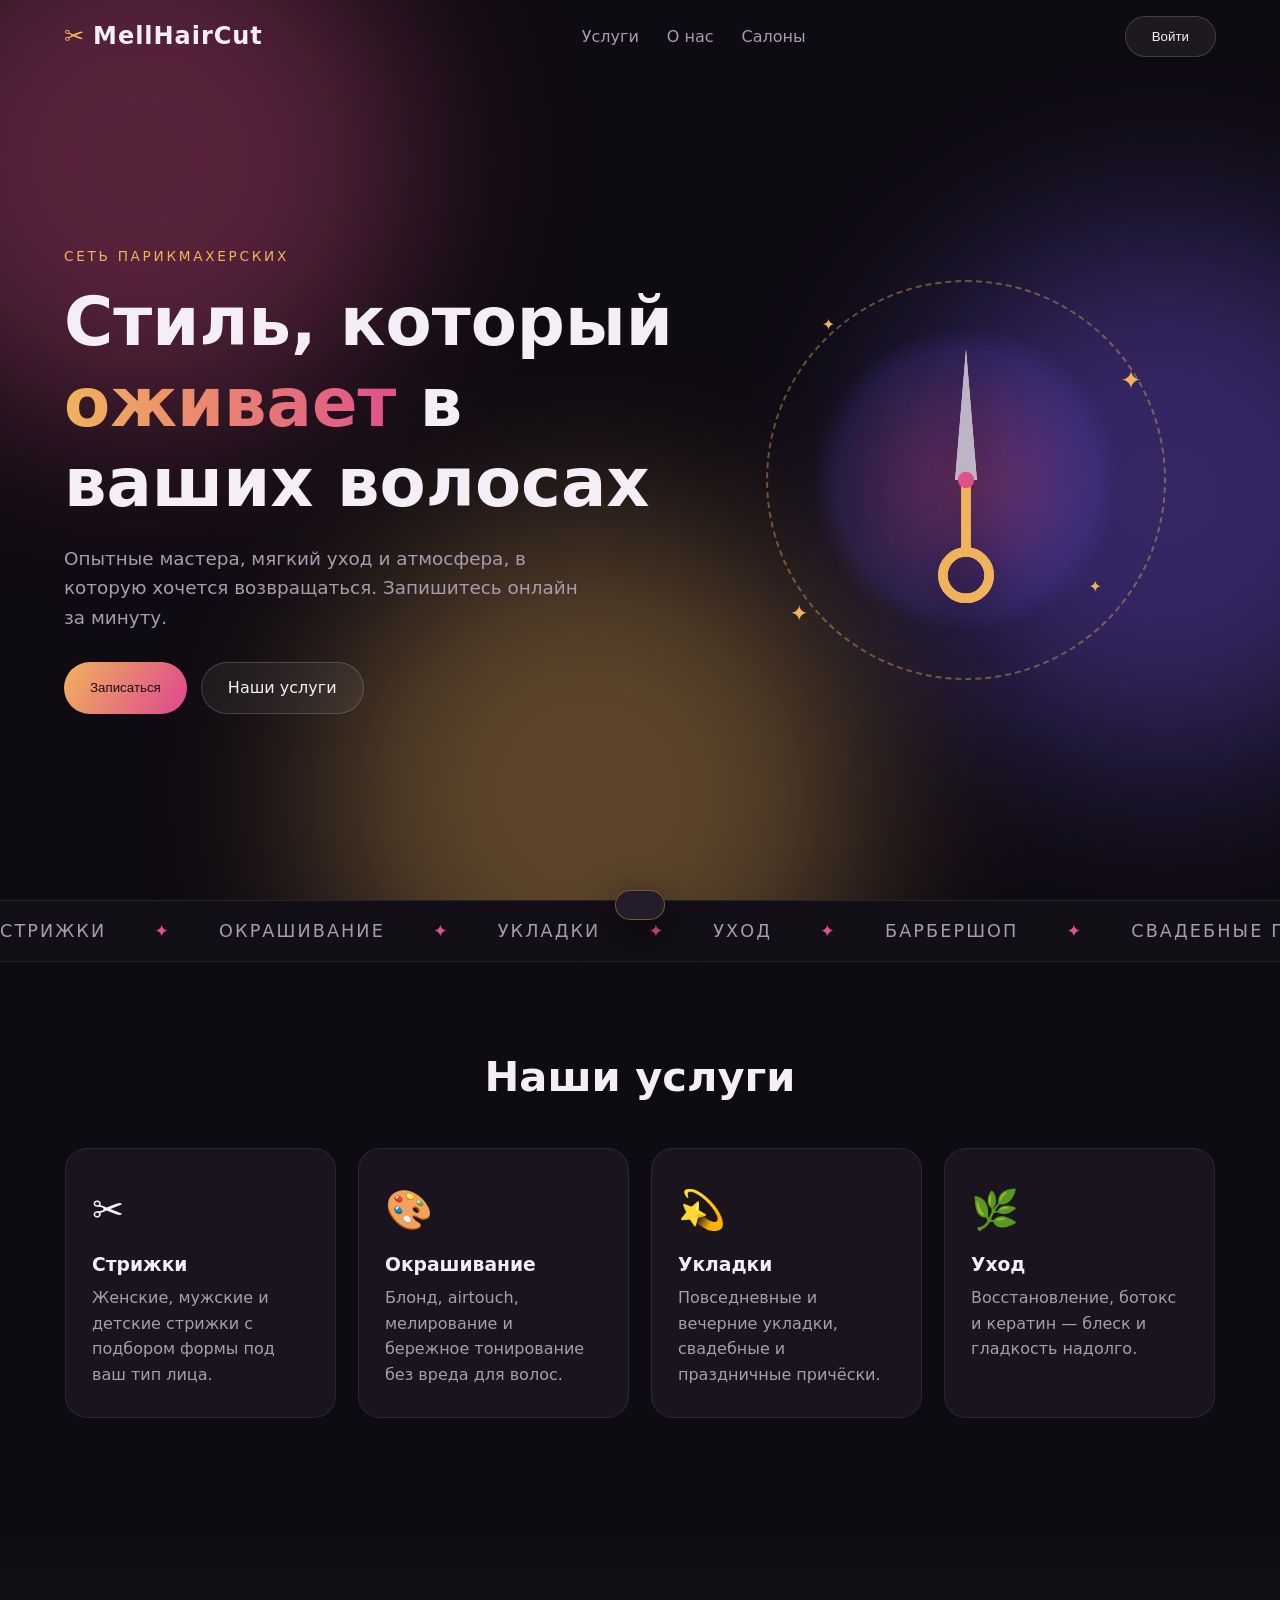
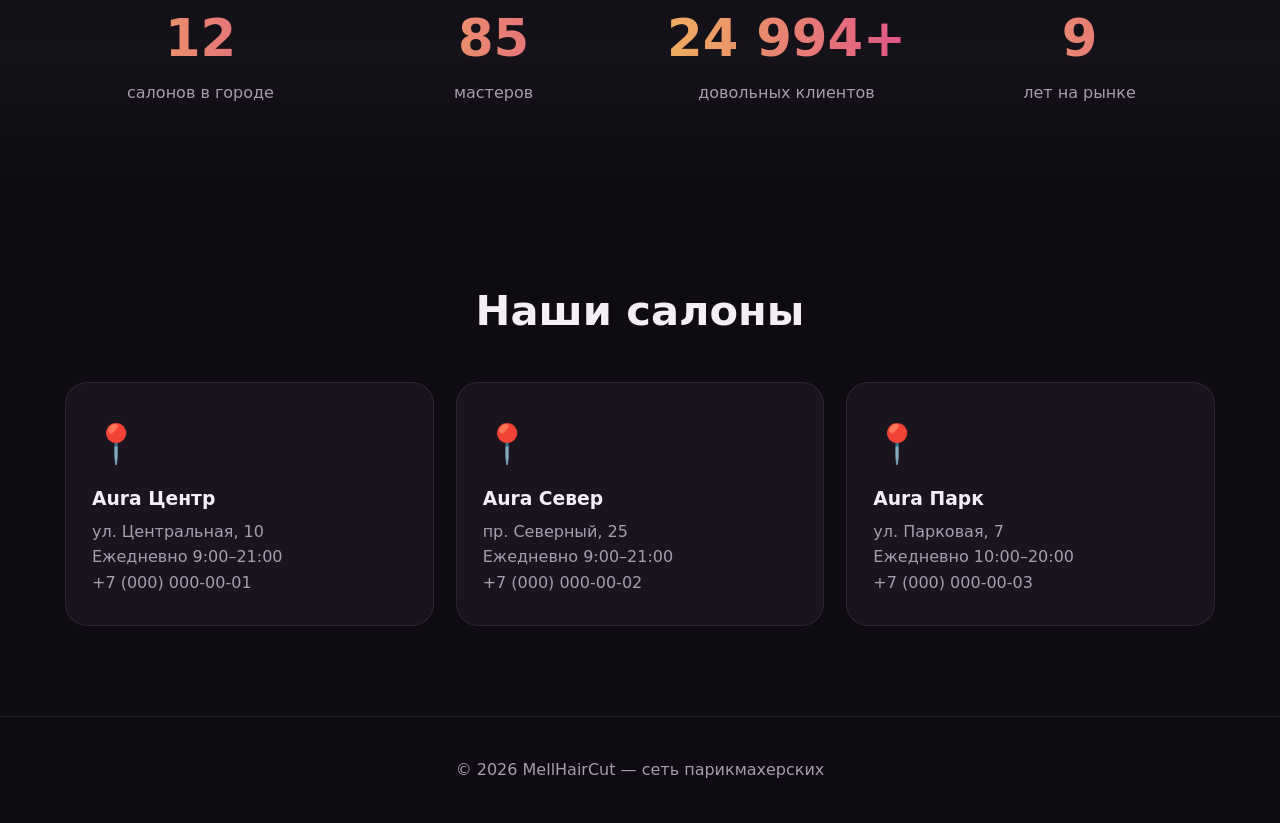
==== commit d4e7b8d4: "Update index.html" ====
--- a/index.html
+++ b/index.html
@@ -12,7 +12,7 @@
 <div class="blobs" aria-hidden="true"><span></span><span></span><span></span></div>
 
 <header class="header" id="header">
-  <a href="#top" class="logo"><span class="logo-mark">✂</span> Aura</a>
+  <a href="#top" class="logo"><span class="logo-mark">✂</span> MellHairCut</a>
   <nav class="nav">
     <a href="#services">Услуги</a>
     <a href="#stats">О нас</a>
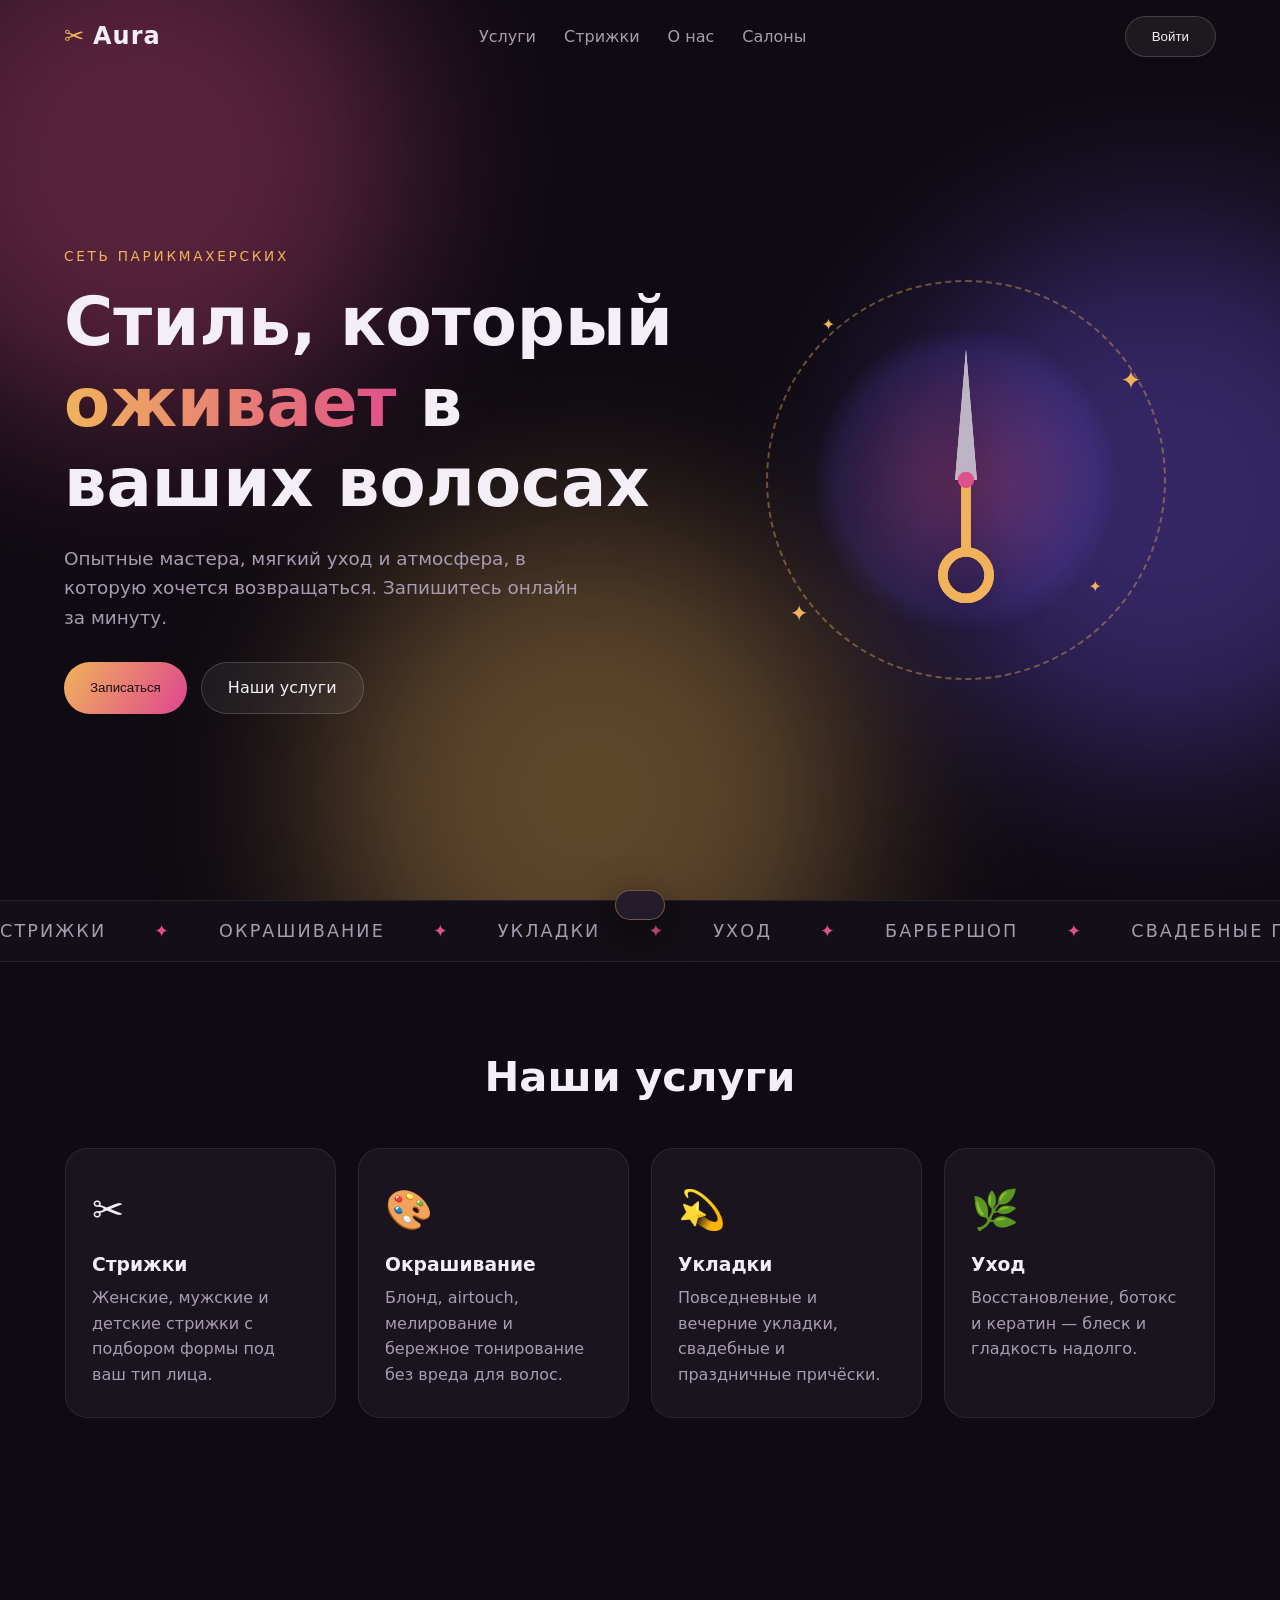
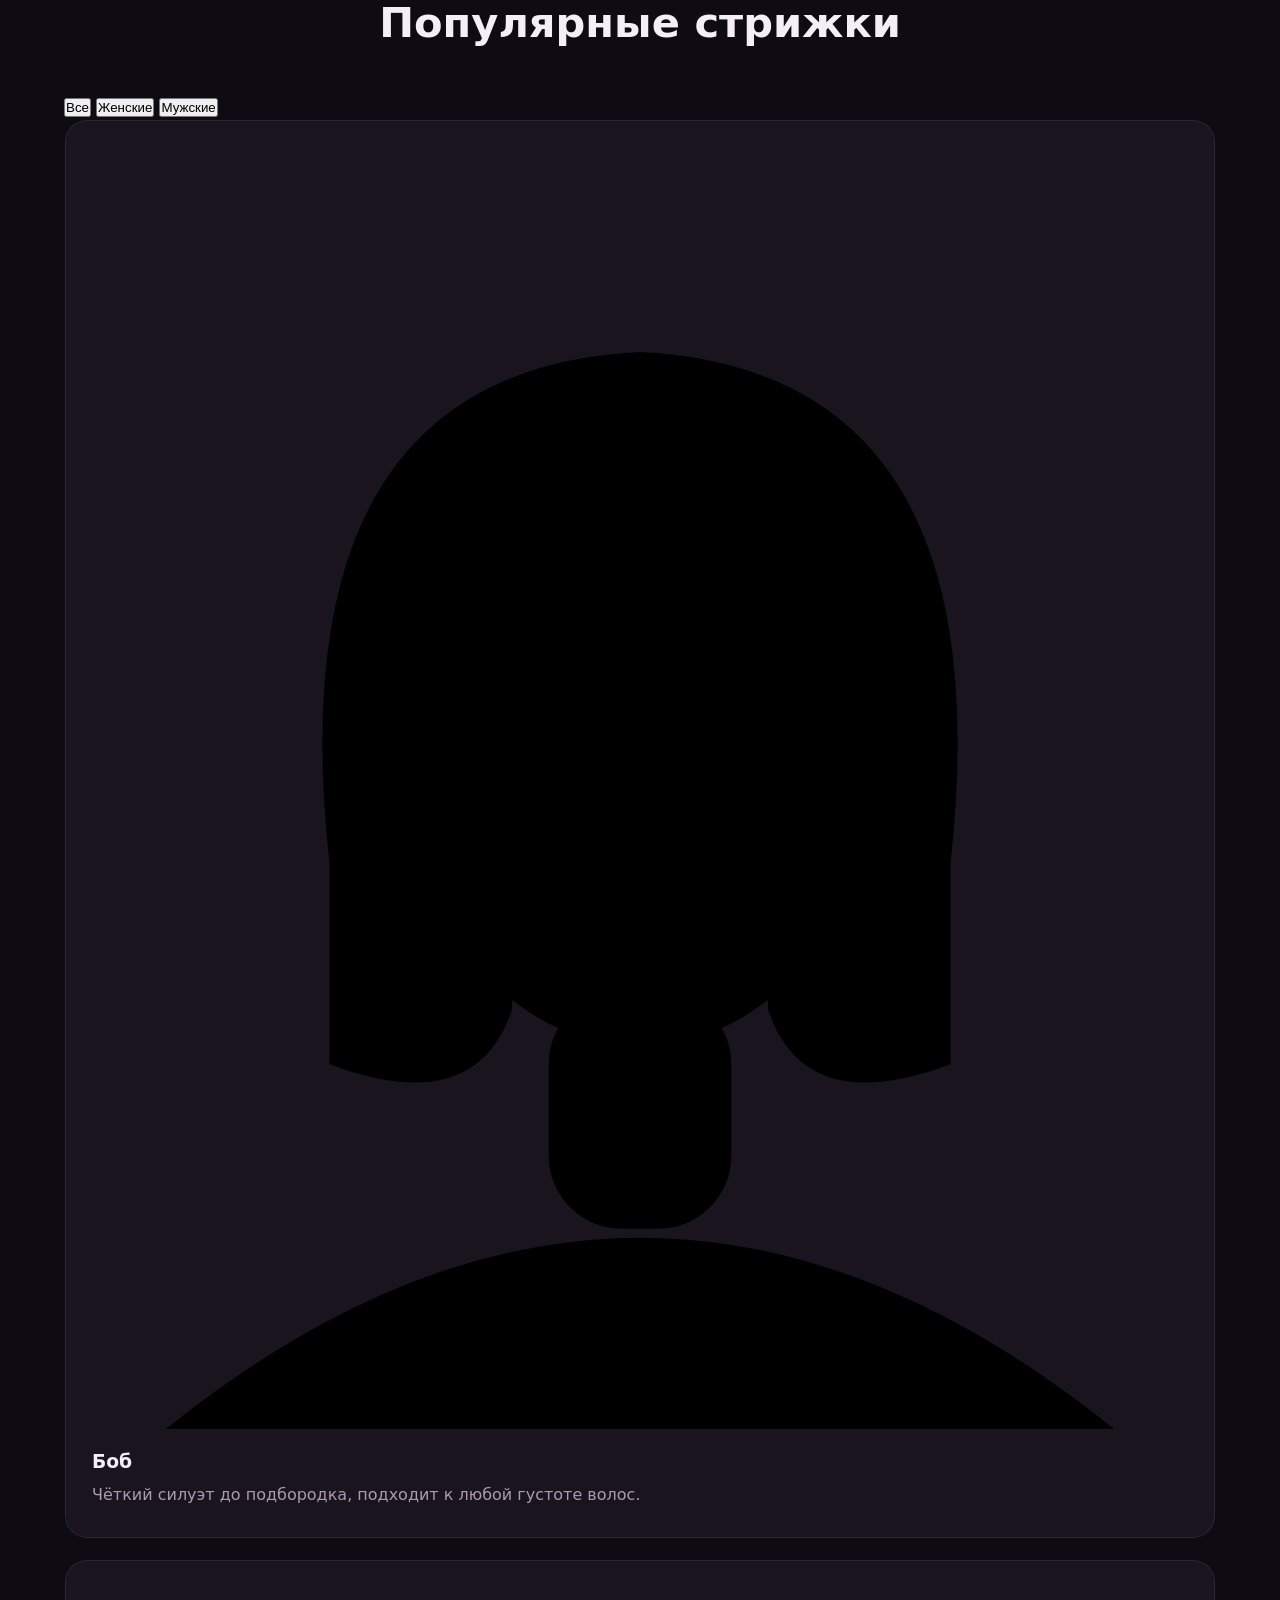
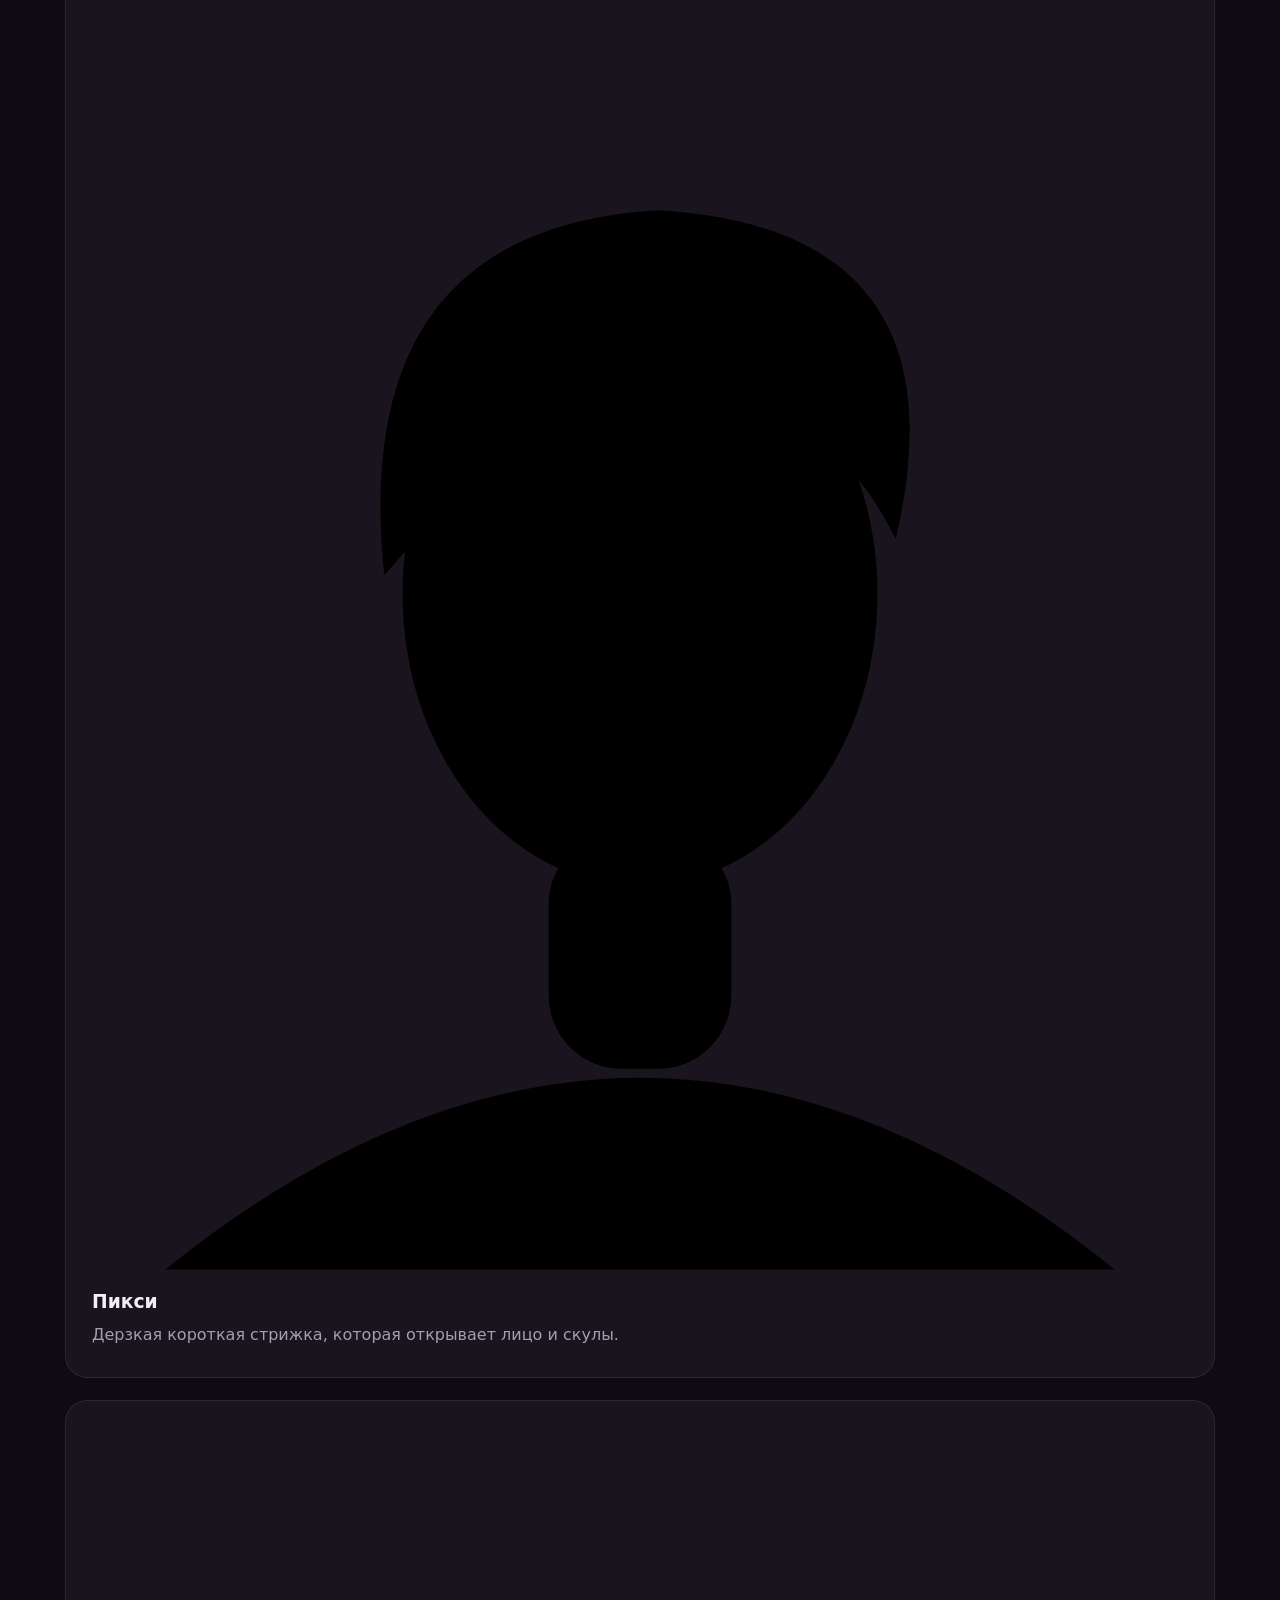
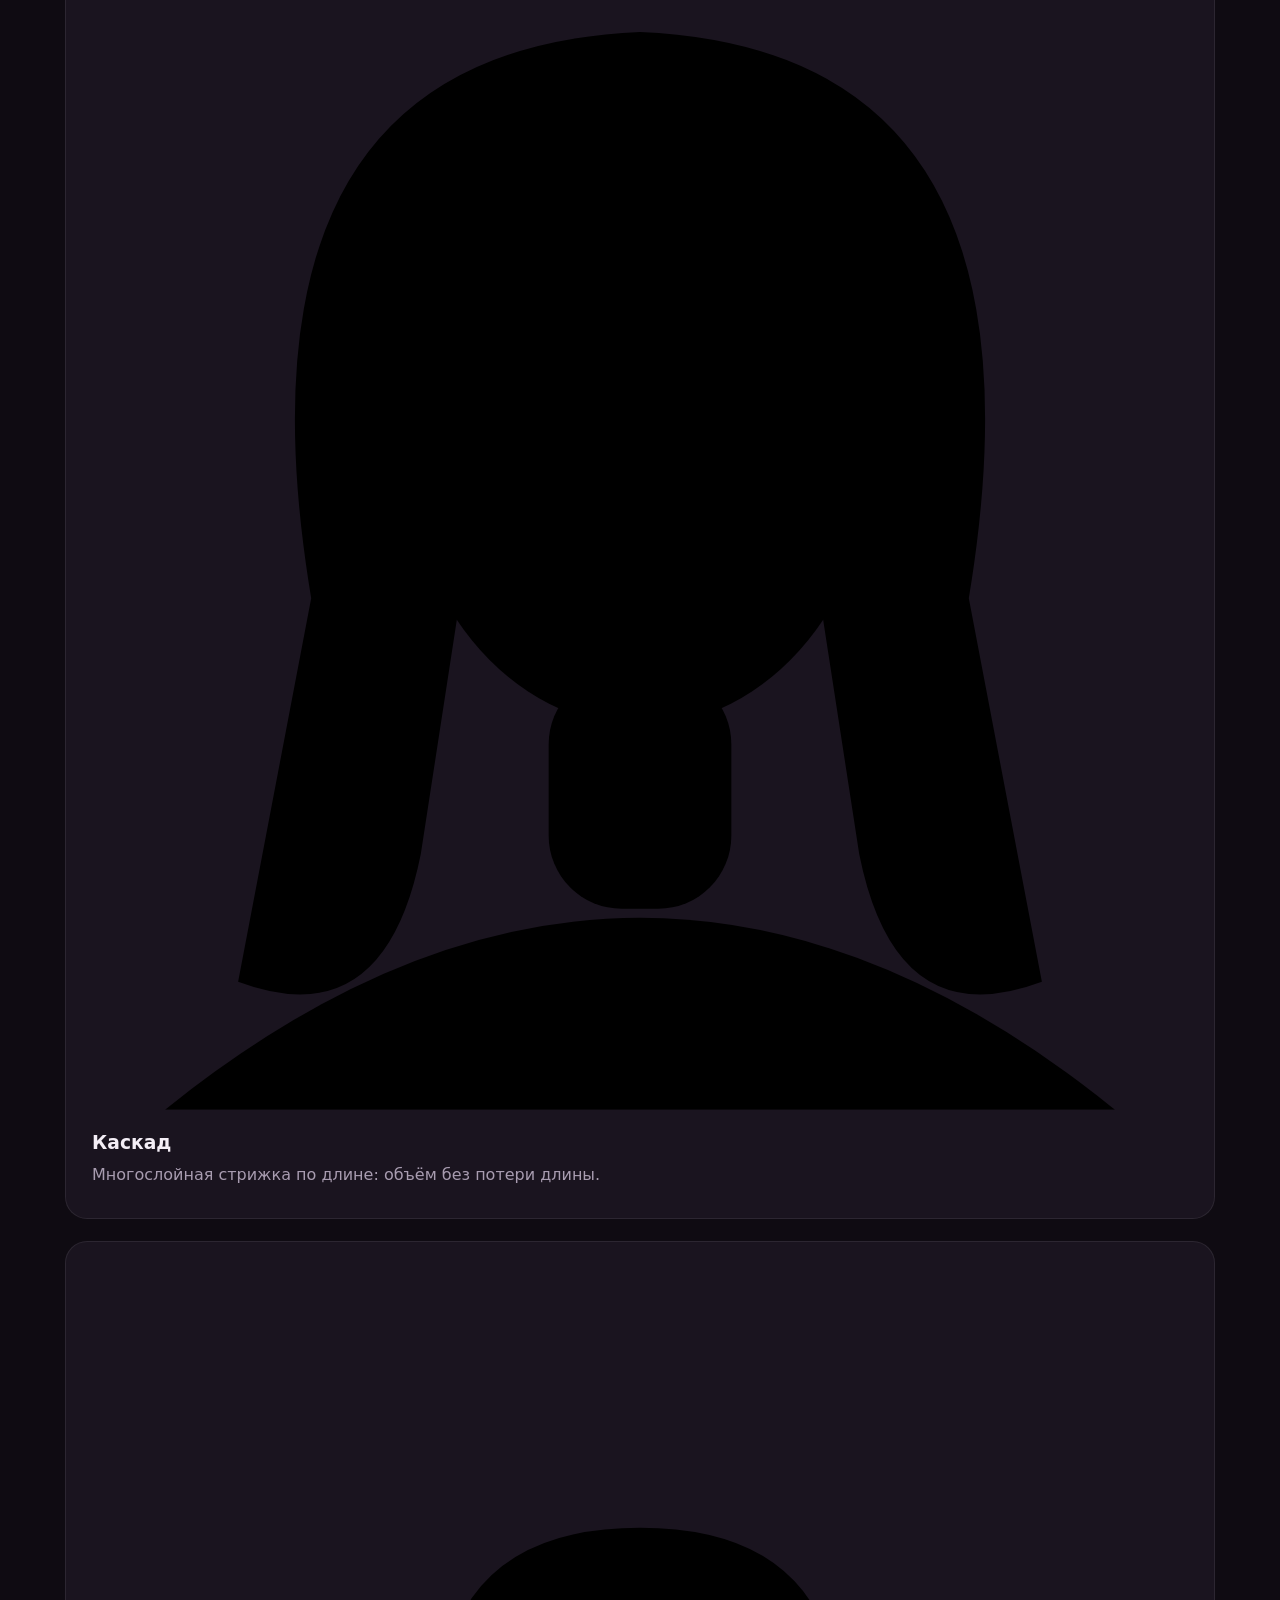
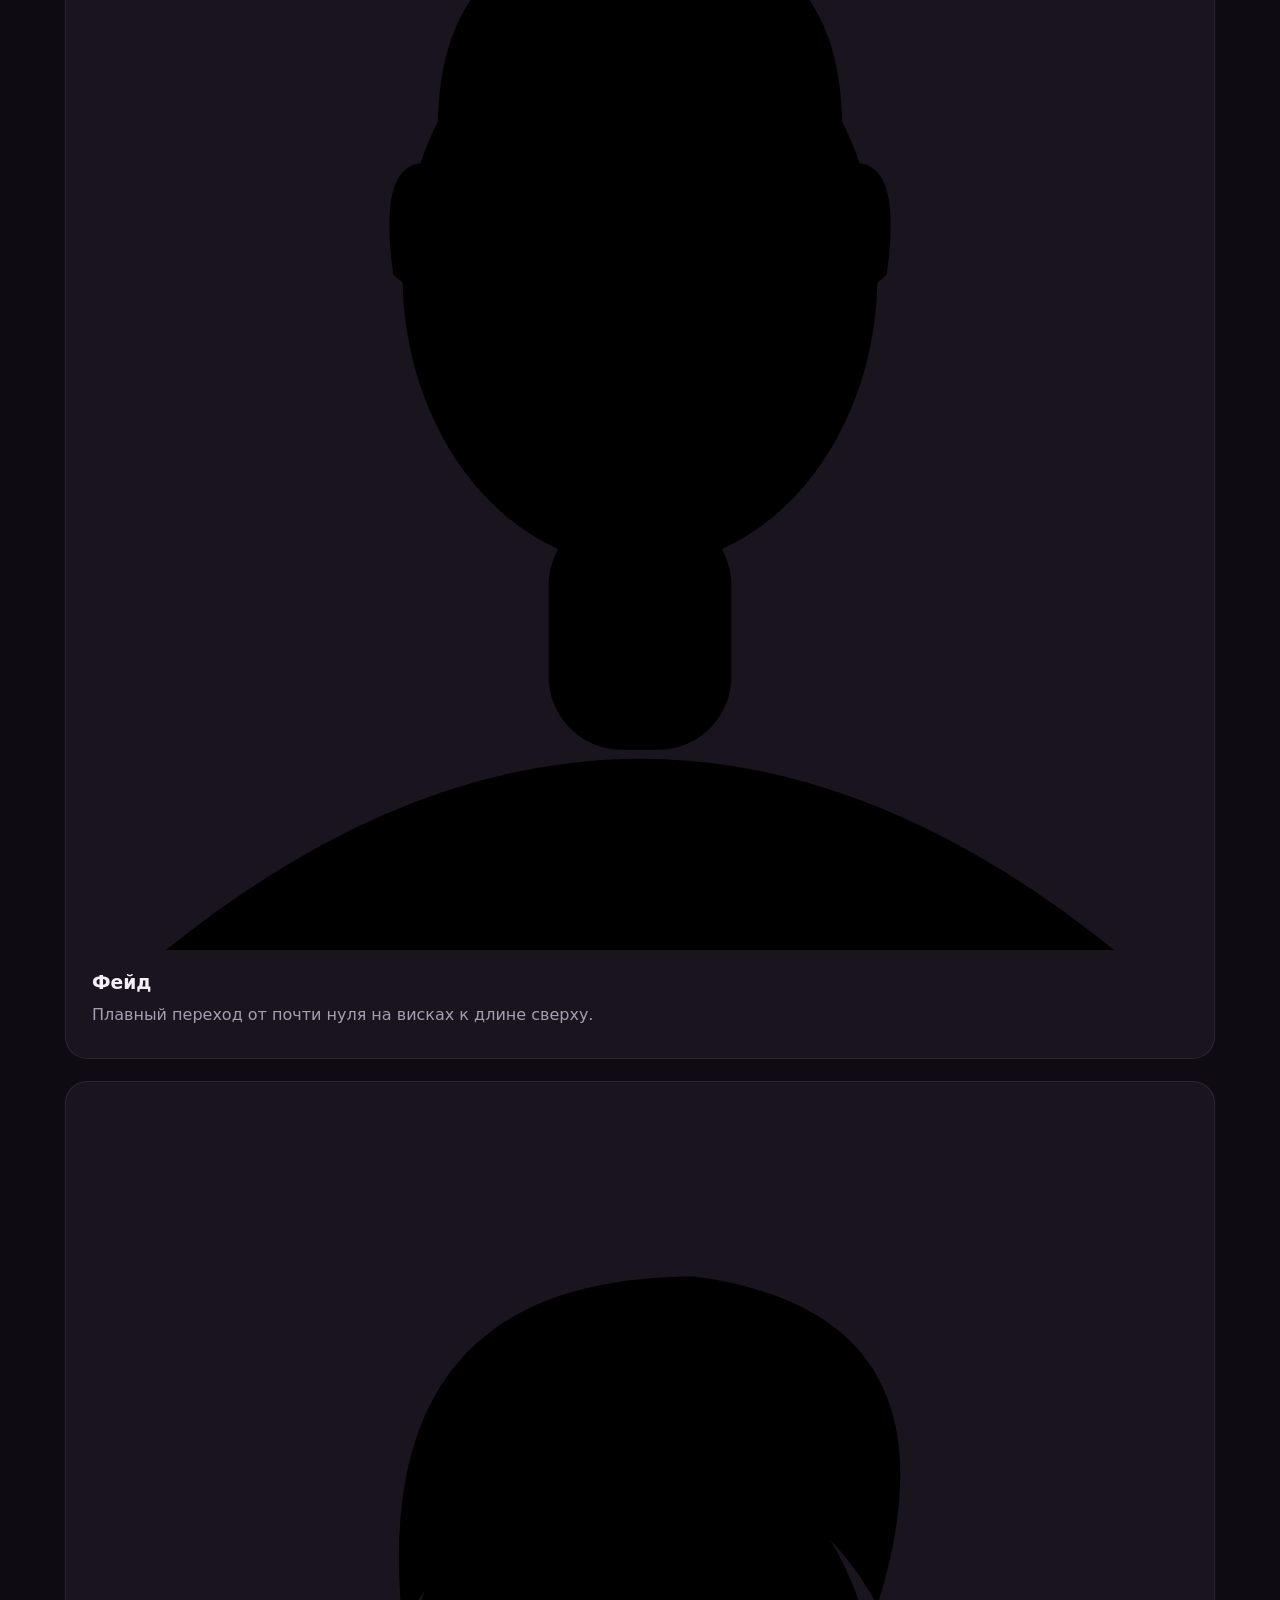
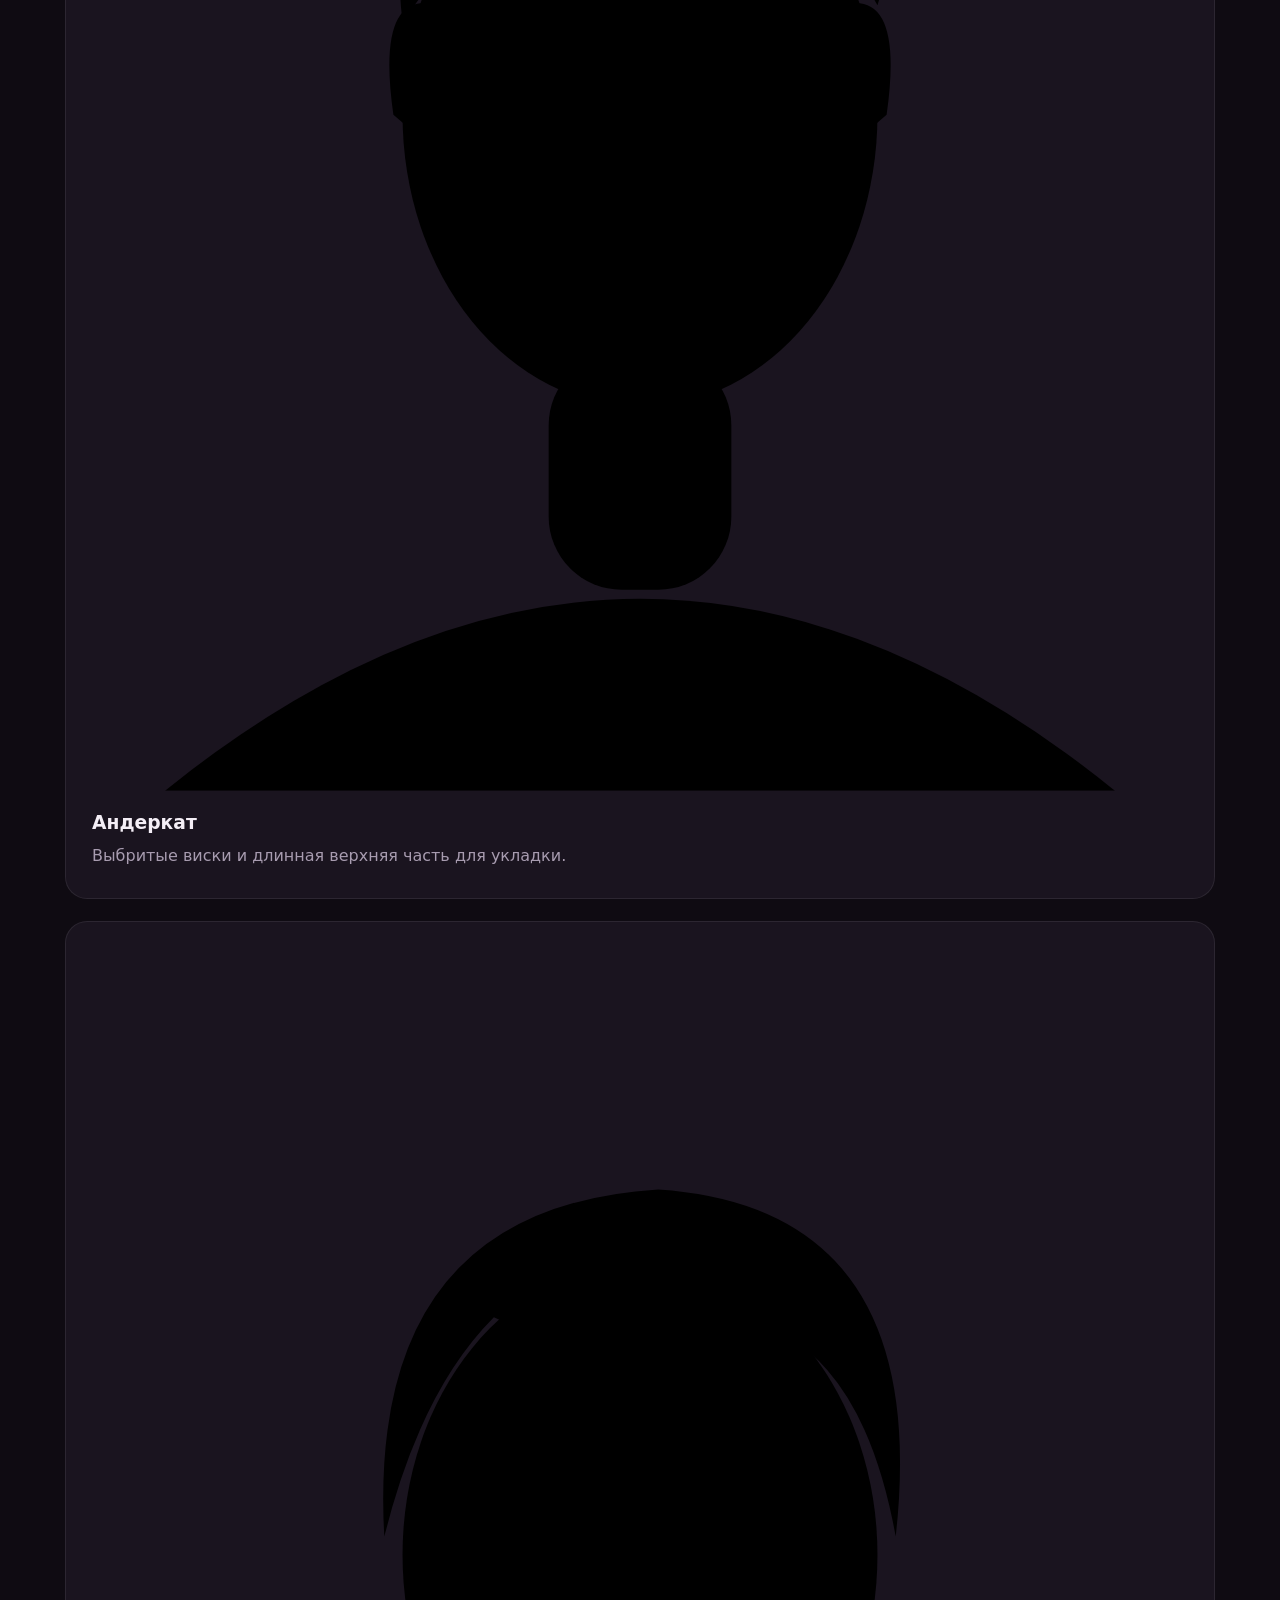
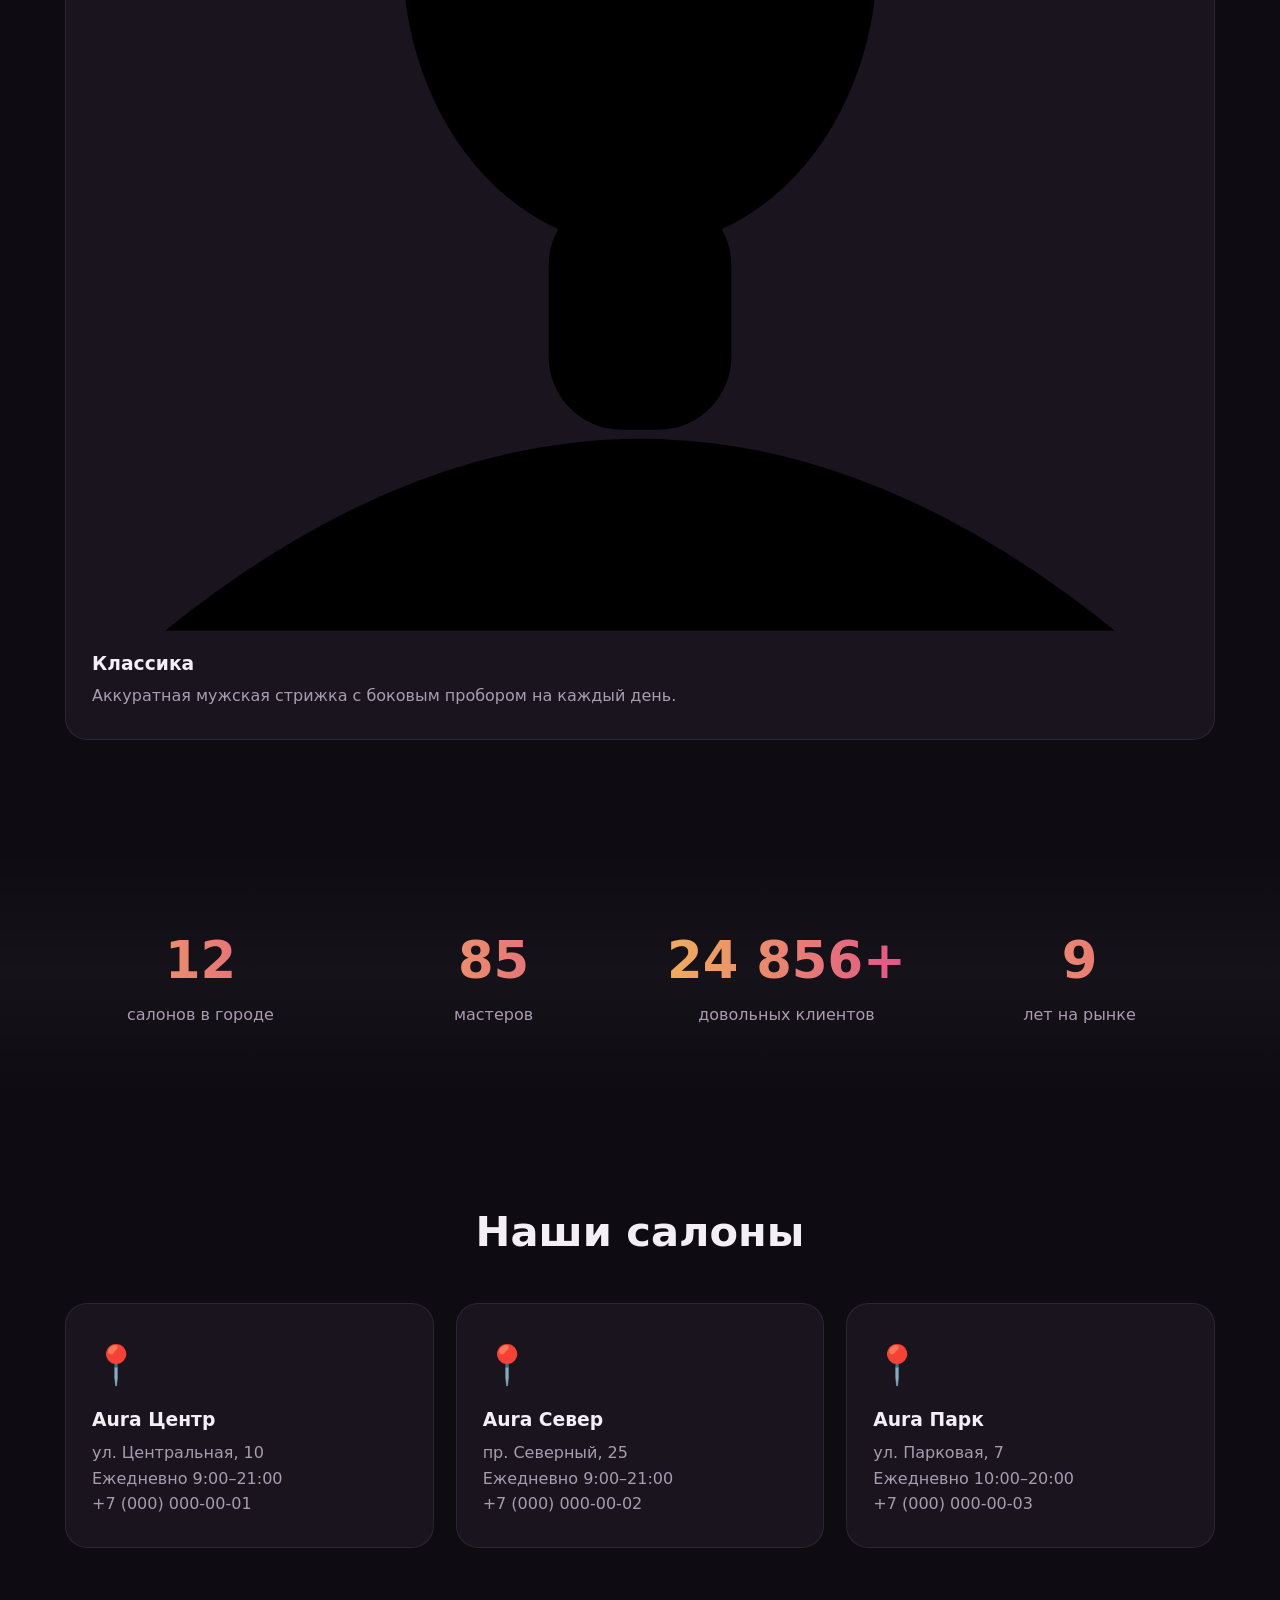
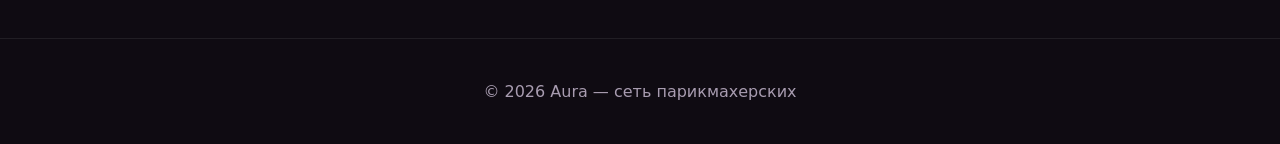
==== commit 60248eff: "Update index.html" ====
--- a/index.html
+++ b/index.html
@@ -3,7 +3,7 @@
 <head>
 <meta charset="UTF-8">
 <meta name="viewport" content="width=device-width, initial-scale=1">
-<title>MellHairCut — сеть парикмахерских</title>
+<title>Aura — сеть парикмахерских</title>
 <meta name="description" content="Aura — сеть парикмахерских: стрижки, окрашивание, укладки и уход. Онлайн-запись.">
 <script>document.documentElement.classList.add('js')</script>
 <link rel="stylesheet" href="style.css">
@@ -12,9 +12,10 @@
 <div class="blobs" aria-hidden="true"><span></span><span></span><span></span></div>
 
 <header class="header" id="header">
-  <a href="#top" class="logo"><span class="logo-mark">✂</span> MellHairCut</a>
+  <a href="#top" class="logo"><span class="logo-mark">✂</span> Aura</a>
   <nav class="nav">
     <a href="#services">Услуги</a>
+    <a href="#cuts">Стрижки</a>
     <a href="#stats">О нас</a>
     <a href="#salons">Салоны</a>
   </nav>
@@ -62,6 +63,24 @@
     </div>
   </section>
 
+  <section class="section" id="cuts">
+    <svg width="0" height="0" style="position:absolute" aria-hidden="true"><symbol id="face" viewBox="0 0 120 140"><path class="cloth" d="M8 140Q60 98 112 140Z"/><rect class="skin" x="50" y="92" width="20" height="26" rx="8"/><ellipse class="skin" cx="60" cy="66" rx="26" ry="32"/></symbol></svg>
+    <h2 data-reveal>Популярные стрижки</h2>
+    <div class="chips" data-reveal>
+      <button class="chip active" data-f="all">Все</button>
+      <button class="chip" data-f="w">Женские</button>
+      <button class="chip" data-f="m">Мужские</button>
+    </div>
+    <div class="grid cuts">
+      <article class="card cut" data-g="w" data-reveal style="--d:.05s;--h:#b0503c"><div class="cut-img"><svg viewBox="0 0 120 140" role="img" aria-label="Боб"><use href="#face" width="120" height="140"/><path class="hair" d="M26 78Q20 24 60 22Q100 24 94 78L94 100Q78 106 74 94L74 56Q60 42 46 56L46 94Q42 106 26 100Z"/></svg></div><h3>Боб</h3><p>Чёткий силуэт до подбородка, подходит к любой густоте волос.</p></article>
+      <article class="card cut" data-g="w" data-reveal style="--d:.12s;--h:#e0b45a"><div class="cut-img"><svg viewBox="0 0 120 140" role="img" aria-label="Пикси"><use href="#face" width="120" height="140"/><path class="hair" d="M32 64Q28 26 62 24Q96 26 88 60Q80 44 66 46Q52 40 32 64Z"/></svg></div><h3>Пикси</h3><p>Дерзкая короткая стрижка, которая открывает лицо и скулы.</p></article>
+      <article class="card cut" data-g="w" data-reveal style="--d:.19s;--h:#5b3a8c"><div class="cut-img"><svg viewBox="0 0 120 140" role="img" aria-label="Каскад"><use href="#face" width="120" height="140"/><path class="hair" d="M24 84Q14 24 60 22Q106 24 96 84L104 126Q88 132 84 112L76 60Q60 44 44 60L36 112Q32 132 16 126Z"/></svg></div><h3>Каскад</h3><p>Многослойная стрижка по длине: объём без потери длины.</p></article>
+      <article class="card cut" data-g="m" data-reveal style="--d:.26s;--h:#2a2020"><div class="cut-img"><svg viewBox="0 0 120 140" role="img" aria-label="Фейд"><use href="#face" width="120" height="140"/><path class="hair" d="M38 54Q36 28 60 28Q84 28 82 54Q72 42 60 42Q48 42 38 54Z"/><path class="hair fade" d="M33 66Q31 52 38 54L40 72ZM87 66Q89 52 82 54L80 72Z"/></svg></div><h3>Фейд</h3><p>Плавный переход от почти нуля на висках к длине сверху.</p></article>
+      <article class="card cut" data-g="m" data-reveal style="--d:.33s;--h:#8a5a3b"><div class="cut-img"><svg viewBox="0 0 120 140" role="img" aria-label="Андеркат"><use href="#face" width="120" height="140"/><path class="hair" d="M34 56Q30 18 66 18Q96 22 86 54Q76 36 58 42Q44 40 34 56Z"/><path class="hair fade" d="M33 66Q31 52 38 54L40 72ZM87 66Q89 52 82 54L80 72Z"/></svg></div><h3>Андеркат</h3><p>Выбритые виски и длинная верхняя часть для укладки.</p></article>
+      <article class="card cut" data-g="m" data-reveal style="--d:.4s;--h:#4a3a30"><div class="cut-img"><svg viewBox="0 0 120 140" role="img" aria-label="Классика"><use href="#face" width="120" height="140"/><path class="hair" d="M32 64Q30 28 62 26Q92 28 88 64Q84 42 70 40Q56 46 44 40Q36 48 32 64Z"/></svg></div><h3>Классика</h3><p>Аккуратная мужская стрижка с боковым пробором на каждый день.</p></article>
+    </div>
+  </section>
+
   <section class="section stats" id="stats">
     <div class="grid four">
       <div class="stat" data-reveal style="--d:.05s"><b class="num" data-count="12">0</b><span>салонов в городе</span></div>
@@ -81,7 +100,7 @@
   </section>
 </main>
 
-<footer class="footer">© 2026 MellHairCut — сеть парикмахерских</footer>
+<footer class="footer">© 2026 Aura — сеть парикмахерских</footer>
 
 <div class="modal" id="modal" aria-hidden="true">
   <div class="modal-bg" data-close></div>
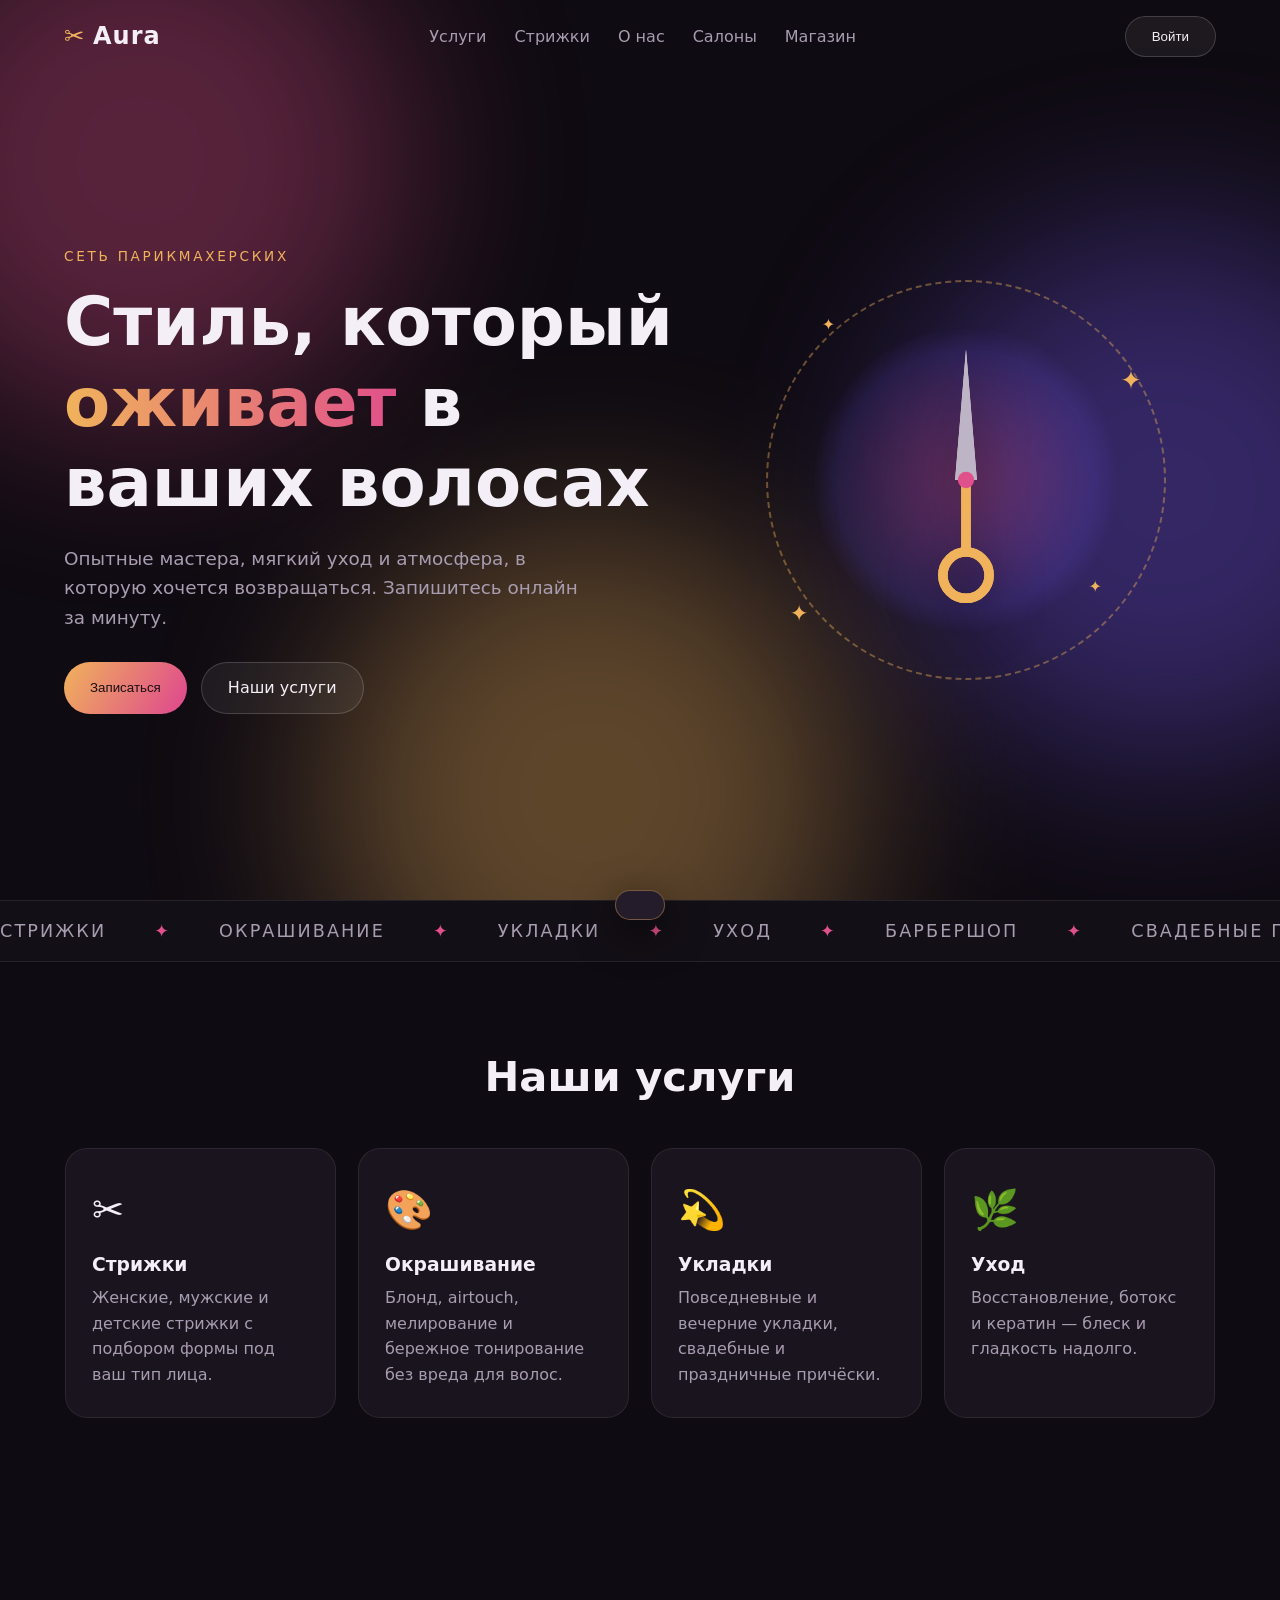
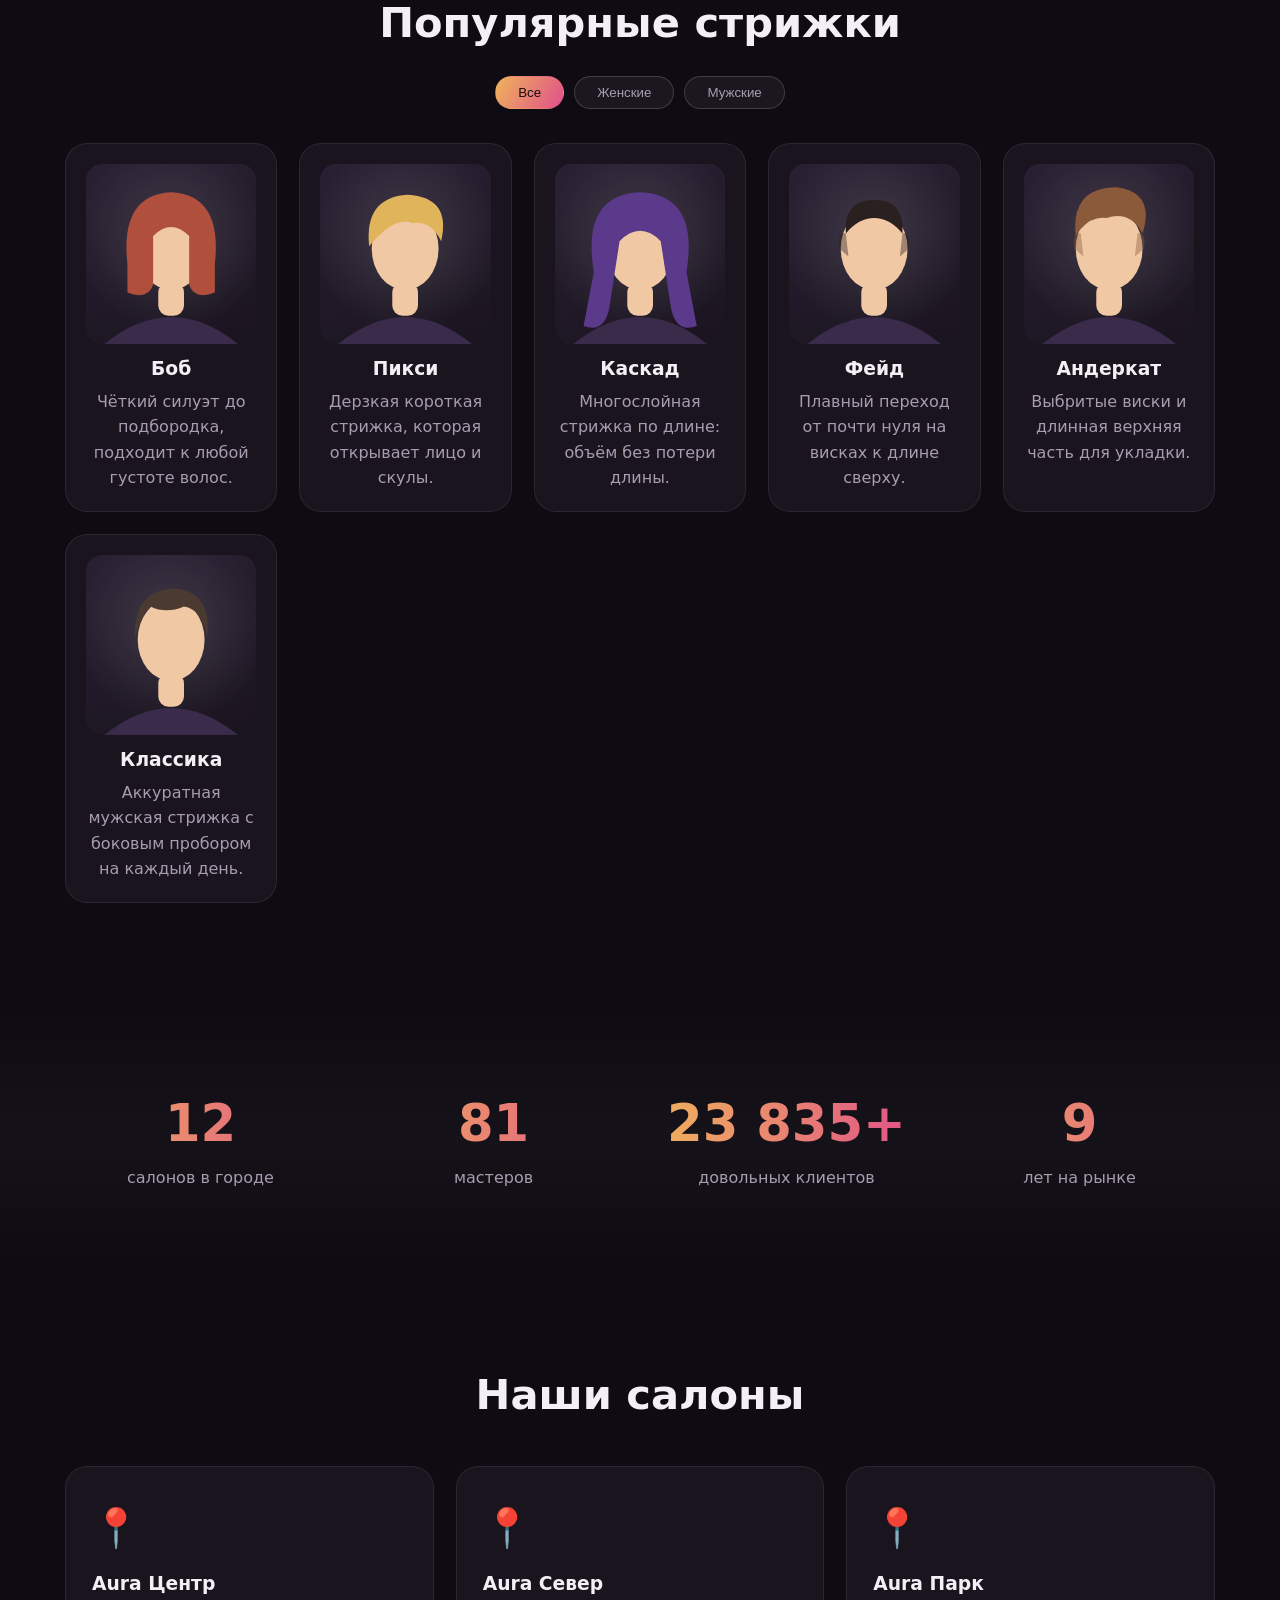
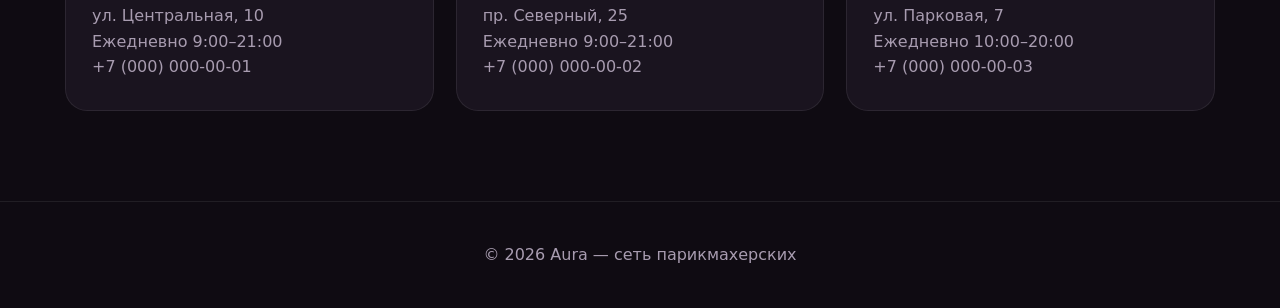
==== commit f4669147: "Add shop link to navigation in index.html Added a link to the shop page in the navigation menu." ====
--- a/index.html
+++ b/index.html
@@ -18,6 +18,7 @@
     <a href="#cuts">Стрижки</a>
     <a href="#stats">О нас</a>
     <a href="#salons">Салоны</a>
+    <a href="shop.html" class="shop-link">Магазин</a>
   </nav>
   <div class="auth-box">
     <span class="hello" id="hello" hidden></span>
--- a/style.css
+++ b/style.css
@@ -108,8 +108,9 @@
 .footer{text-align:center;color:var(--muted);padding:40px 5vw;border-top:1px solid #ffffff14}
 
 /* появление при прокрутке */
-.js [data-reveal]{opacity:0;transform:translateY(34px);transition:opacity .8s,transform .8s;transition-delay:var(--d,0s)}
-.js [data-reveal].in{opacity:1;transform:none}
+.js [data-reveal]{opacity:0}
+.js [data-reveal].in{opacity:1;animation:revealUp .8s var(--d,0s) backwards}
+@keyframes revealUp{from{opacity:0;transform:translateY(34px)}}
 
 /* модальное окно */
 .modal{position:fixed;inset:0;z-index:50;display:grid;place-items:center;visibility:hidden;opacity:0;transition:.3s}
@@ -149,9 +150,69 @@
 @media(max-width:820px){
   .hero{grid-template-columns:1fr;text-align:center;padding-top:110px}
   .hero-actions{justify-content:center}.lead{margin-inline:auto}
-  .nav{display:none}
+  .nav a:not(.shop-link){display:none}
 }
 @media(prefers-reduced-motion:reduce){
   *,*::before,*::after{animation:none!important;transition:none!important}
   .js [data-reveal]{opacity:1;transform:none}
 }
+
+/* галерея стрижек */
+.chips{display:flex;justify-content:center;gap:10px;flex-wrap:wrap;margin:-18px 0 34px}
+.chip{padding:8px 22px;border:1px solid #ffffff2a;border-radius:50px;background:#ffffff0d;color:var(--muted);font:600 .95rem inherit;cursor:pointer;transition:.3s}
+.chip:hover{color:var(--text);transform:translateY(-2px)}
+.chip.active{background:linear-gradient(120deg,var(--a),var(--b));color:#1a0f12;border-color:transparent}
+.cuts{grid-template-columns:repeat(auto-fit,minmax(200px,1fr))}
+.cut{text-align:center;padding:20px}
+.cut-img{height:180px;display:grid;place-items:center;margin-bottom:6px;border-radius:16px;background:radial-gradient(circle at 50% 40%,#ffffff22,transparent 70%),linear-gradient(160deg,#2a2033,#1a141f);overflow:hidden}
+.cut-img svg{height:100%;transition:transform .5s cubic-bezier(.3,1.5,.5,1)}
+.cut:hover .cut-img svg{transform:scale(1.1) rotate(-2deg)}
+.cut-img img{width:100%;height:100%;object-fit:cover}
+.hair{fill:var(--h);transform-box:fill-box;transform-origin:50% 100%;animation:sway 4s ease-in-out infinite}
+.hair.fade{opacity:.4;animation:none}
+.skin{fill:#f0c8a4}.cloth{fill:#3a2b4a}
+@keyframes sway{50%{transform:rotate(1.6deg) scaleY(1.025)}}
+.btn:disabled{opacity:.6;cursor:wait;transform:none}
+
+/* магазин */
+.shop{padding-top:90px}
+.shop-title{text-align:center;font-size:clamp(2rem,5vw,3.2rem);margin-bottom:10px}
+.shop-sub{text-align:center;color:var(--muted);max-width:560px;margin:0 auto 28px}
+.shop .chips{margin:0 0 30px}
+.prods{grid-template-columns:repeat(auto-fit,minmax(230px,1fr))}
+.prod{display:flex;flex-direction:column;padding:18px}
+.shop-img{height:210px;display:grid;place-items:center;margin-bottom:14px;border-radius:16px;background:radial-gradient(circle at 50% 35%,#ffffff26,transparent 70%),linear-gradient(160deg,#2a2033,#1a141f);overflow:hidden}
+.shop-img svg{height:88%;filter:drop-shadow(0 10px 14px #0008);transition:transform .5s cubic-bezier(.3,1.5,.5,1)}
+.prod:hover .shop-img svg{transform:translateY(-6px) rotate(-4deg) scale(1.06)}
+.tag{align-self:flex-start;font-size:.75rem;letter-spacing:.1em;text-transform:uppercase;color:var(--a)}
+.prod h3{margin:4px 0 6px;font-size:1.05rem}
+.prod p{flex:1;font-size:.9rem}
+.buy{display:flex;align-items:center;justify-content:space-between;gap:10px;margin-top:14px}
+.price{display:flex;flex-direction:column;font-weight:700;line-height:1.25}
+.price s{color:var(--muted);font-weight:400;font-size:.8rem}
+.price small{color:var(--muted);font-weight:400;font-size:.78rem}
+.add{padding:9px 16px;font-size:.9rem}
+.cart-btn{position:relative;padding:10px 16px}
+.badge{position:absolute;top:-6px;right:-6px;display:grid;place-items:center;min-width:20px;height:20px;padding:0 5px;border-radius:10px;background:linear-gradient(120deg,var(--a),var(--b));color:#1a0f12;font-size:.75rem;font-weight:700}
+.badge[hidden]{display:none}
+.badge.bump{animation:bump .4s}
+@keyframes bump{40%{transform:scale(1.5)}}
+.cart-open{overflow:hidden}
+.drawer-bg{position:fixed;inset:0;z-index:40;background:#08050cb3;backdrop-filter:blur(4px);opacity:0;visibility:hidden;transition:.35s}
+.drawer{position:fixed;top:0;right:0;bottom:0;z-index:45;display:flex;flex-direction:column;width:min(100vw,400px);background:var(--card);border-left:1px solid #ffffff1f;visibility:hidden;transform:translateX(105%);transition:transform .5s cubic-bezier(.2,1,.3,1),visibility 0s .5s}
+.cart-open .drawer{visibility:visible;transform:none;transition-delay:0s}
+.cart-open .drawer-bg{opacity:1;visibility:visible}
+.drawer-head{position:relative;padding:22px 24px;border-bottom:1px solid #ffffff14}
+.items{flex:1;overflow:auto;padding:12px 24px;list-style:none}
+.items li{display:flex;align-items:center;gap:12px;padding:12px 0;border-bottom:1px solid #ffffff10;animation:rise .4s both}
+.items .empty{justify-content:center;padding:40px 0;color:var(--muted);border:0}
+.mini{display:grid;place-items:center;width:48px;height:60px;background:#ffffff0d;border-radius:10px}
+.mini svg{height:90%}
+.info{flex:1;display:flex;flex-direction:column;gap:2px;font-size:.9rem}
+.info span{color:var(--muted)}
+.qty{display:flex;align-items:center;gap:10px;margin-top:4px}
+.qty button,.rm{width:26px;height:26px;border:1px solid #ffffff2a;border-radius:50%;background:#ffffff0d;color:var(--text);cursor:pointer;transition:.2s}
+.qty button:hover,.rm:hover{background:var(--b);border-color:var(--b)}
+.rm{border:0;background:none;color:var(--muted);font-size:1.3rem}
+.drawer-foot{padding:20px 24px;border-top:1px solid #ffffff14}
+.sum{display:flex;justify-content:space-between;margin-bottom:14px;font-size:1.15rem}
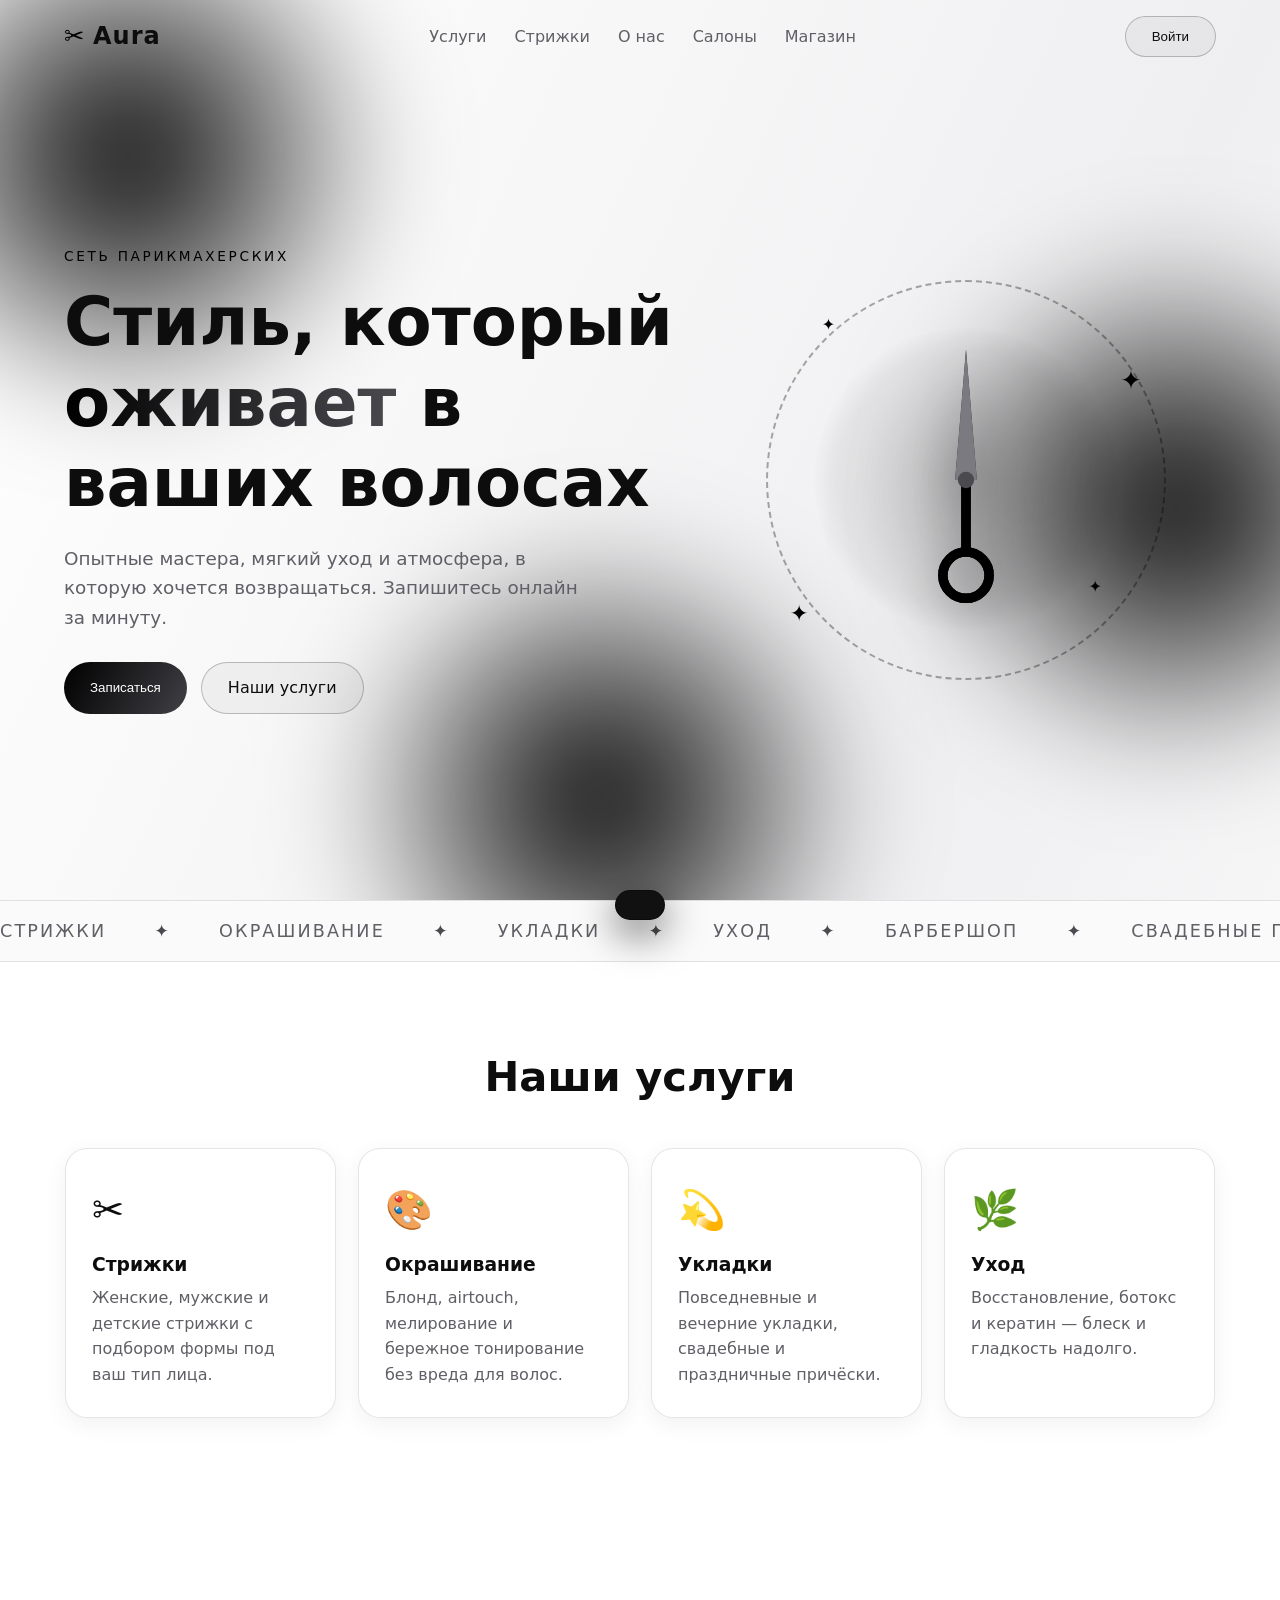
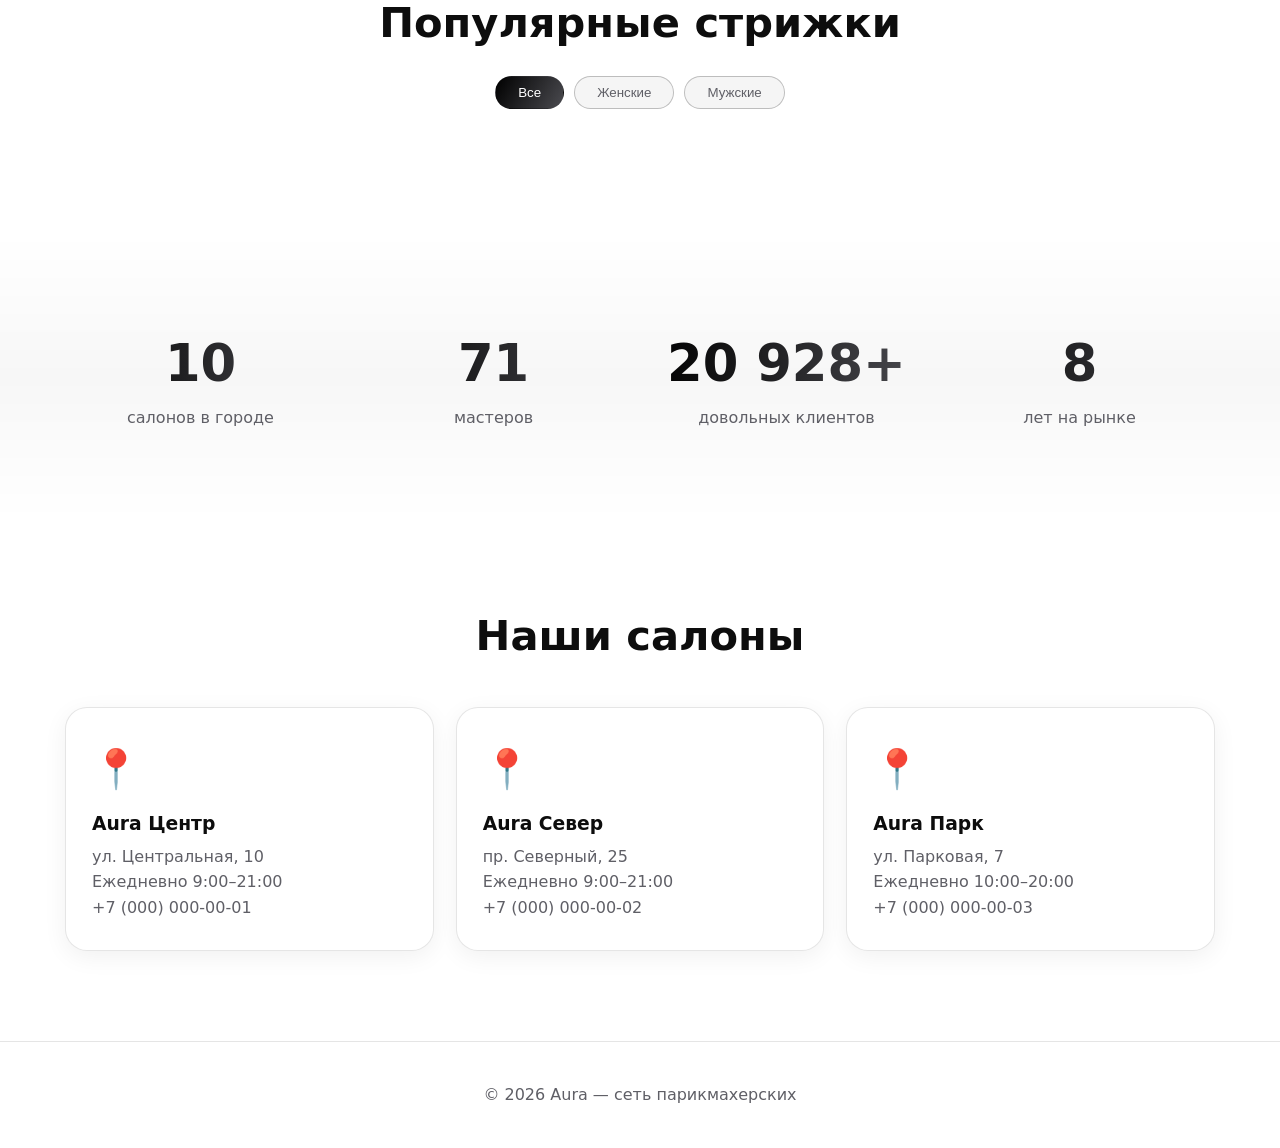
==== commit 96f39654: "Refactor cuts section for dynamic content Updated the cuts section to include a swatches div and an " ====
--- a/index.html
+++ b/index.html
@@ -65,21 +65,15 @@
   </section>
 
   <section class="section" id="cuts">
-    <svg width="0" height="0" style="position:absolute" aria-hidden="true"><symbol id="face" viewBox="0 0 120 140"><path class="cloth" d="M8 140Q60 98 112 140Z"/><rect class="skin" x="50" y="92" width="20" height="26" rx="8"/><ellipse class="skin" cx="60" cy="66" rx="26" ry="32"/></symbol></svg>
+    <svg width="0" height="0" style="position:absolute" aria-hidden="true"><defs><linearGradient id="shine" x1="0" y1="0" x2="1" y2="1"><stop offset="0" stop-color="#fff" stop-opacity=".42"/><stop offset=".55" stop-color="#fff" stop-opacity="0"/></linearGradient></defs><symbol id="face" viewBox="0 0 120 140"><path class="cloth" d="M8 140Q60 98 112 140Z"/><rect class="skin" x="50" y="92" width="20" height="26" rx="8"/><ellipse class="skin" cx="60" cy="66" rx="26" ry="32"/><g class="feat"><ellipse cx="50" cy="68" rx="2.6" ry="1.8"/><ellipse cx="70" cy="68" rx="2.6" ry="1.8"/><path d="M44 61Q50 57 55 60M65 60Q70 57 76 61" fill="none" stroke="#3a2a22" stroke-width="1.6" stroke-linecap="round"/><path d="M60 70V77Q57 79 62 79" fill="none" stroke="#00000030" stroke-width="1.4" stroke-linecap="round"/><path d="M52 85Q60 91 68 85" fill="none" stroke="#b5584f" stroke-width="2" stroke-linecap="round"/></g></symbol></svg>
     <h2 data-reveal>Популярные стрижки</h2>
     <div class="chips" data-reveal>
       <button class="chip active" data-f="all">Все</button>
       <button class="chip" data-f="w">Женские</button>
       <button class="chip" data-f="m">Мужские</button>
     </div>
-    <div class="grid cuts">
-      <article class="card cut" data-g="w" data-reveal style="--d:.05s;--h:#b0503c"><div class="cut-img"><svg viewBox="0 0 120 140" role="img" aria-label="Боб"><use href="#face" width="120" height="140"/><path class="hair" d="M26 78Q20 24 60 22Q100 24 94 78L94 100Q78 106 74 94L74 56Q60 42 46 56L46 94Q42 106 26 100Z"/></svg></div><h3>Боб</h3><p>Чёткий силуэт до подбородка, подходит к любой густоте волос.</p></article>
-      <article class="card cut" data-g="w" data-reveal style="--d:.12s;--h:#e0b45a"><div class="cut-img"><svg viewBox="0 0 120 140" role="img" aria-label="Пикси"><use href="#face" width="120" height="140"/><path class="hair" d="M32 64Q28 26 62 24Q96 26 88 60Q80 44 66 46Q52 40 32 64Z"/></svg></div><h3>Пикси</h3><p>Дерзкая короткая стрижка, которая открывает лицо и скулы.</p></article>
-      <article class="card cut" data-g="w" data-reveal style="--d:.19s;--h:#5b3a8c"><div class="cut-img"><svg viewBox="0 0 120 140" role="img" aria-label="Каскад"><use href="#face" width="120" height="140"/><path class="hair" d="M24 84Q14 24 60 22Q106 24 96 84L104 126Q88 132 84 112L76 60Q60 44 44 60L36 112Q32 132 16 126Z"/></svg></div><h3>Каскад</h3><p>Многослойная стрижка по длине: объём без потери длины.</p></article>
-      <article class="card cut" data-g="m" data-reveal style="--d:.26s;--h:#2a2020"><div class="cut-img"><svg viewBox="0 0 120 140" role="img" aria-label="Фейд"><use href="#face" width="120" height="140"/><path class="hair" d="M38 54Q36 28 60 28Q84 28 82 54Q72 42 60 42Q48 42 38 54Z"/><path class="hair fade" d="M33 66Q31 52 38 54L40 72ZM87 66Q89 52 82 54L80 72Z"/></svg></div><h3>Фейд</h3><p>Плавный переход от почти нуля на висках к длине сверху.</p></article>
-      <article class="card cut" data-g="m" data-reveal style="--d:.33s;--h:#8a5a3b"><div class="cut-img"><svg viewBox="0 0 120 140" role="img" aria-label="Андеркат"><use href="#face" width="120" height="140"/><path class="hair" d="M34 56Q30 18 66 18Q96 22 86 54Q76 36 58 42Q44 40 34 56Z"/><path class="hair fade" d="M33 66Q31 52 38 54L40 72ZM87 66Q89 52 82 54L80 72Z"/></svg></div><h3>Андеркат</h3><p>Выбритые виски и длинная верхняя часть для укладки.</p></article>
-      <article class="card cut" data-g="m" data-reveal style="--d:.4s;--h:#4a3a30"><div class="cut-img"><svg viewBox="0 0 120 140" role="img" aria-label="Классика"><use href="#face" width="120" height="140"/><path class="hair" d="M32 64Q30 28 62 26Q92 28 88 64Q84 42 70 40Q56 46 44 40Q36 48 32 64Z"/></svg></div><h3>Классика</h3><p>Аккуратная мужская стрижка с боковым пробором на каждый день.</p></article>
-    </div>
+    <div class="swatches" id="swatches" data-reveal></div>
+    <div class="grid cuts" id="cutsGrid"></div>
   </section>
 
   <section class="section stats" id="stats">
--- a/style.css
+++ b/style.css
@@ -1,21 +1,23 @@
-:root{--bg:#0f0b12;--card:#1a141f;--text:#f4eef6;--muted:#a89cb0;--a:#f0b35b;--b:#e0508a;--c:#7b5cff}
+:root{--bg:#ffffff;--card:#ffffff;--text:#0d0d0d;--muted:#5f5f66;--a:#000000;--b:#4a4a4f;--c:#9a9aa0}
 *{box-sizing:border-box;margin:0;padding:0}
 html{scroll-behavior:smooth}
 body{font-family:system-ui,-apple-system,"Segoe UI",Roboto,sans-serif;background:var(--bg);color:var(--text);line-height:1.6;overflow-x:hidden}
 a{color:inherit;text-decoration:none}
 h1,h2,h3{line-height:1.2}
 
-/* фон: плавающие пятна */
-.blobs{position:fixed;inset:0;z-index:-1;overflow:hidden}
-.blobs span{position:absolute;width:42vmax;height:42vmax;border-radius:50%;filter:blur(90px);opacity:.35;animation:float 18s ease-in-out infinite alternate}
-.blobs span:nth-child(1){background:var(--b);top:-12%;left:-10%}
-.blobs span:nth-child(2){background:var(--c);right:-12%;top:25%;animation-delay:-6s}
-.blobs span:nth-child(3){background:var(--a);bottom:-18%;left:25%;animation-delay:-12s}
+/* фон: белый с переливающимся чёрным */
+.blobs{position:fixed;inset:0;z-index:-1;overflow:hidden;background:linear-gradient(115deg,#fff 0%,#efeff1 25%,#fff 45%,#e2e2e6 65%,#fff 85%);background-size:300% 300%;animation:silk 14s ease-in-out infinite}
+.blobs span{position:absolute;width:44vmax;height:44vmax;border-radius:50%;background:radial-gradient(circle,#000,transparent 68%);filter:blur(50px);animation:float 18s ease-in-out infinite alternate,breathe 7s ease-in-out infinite}
+.blobs span:nth-child(1){top:-14%;left:-12%}
+.blobs span:nth-child(2){right:-14%;top:25%;animation-delay:-6s,-2s}
+.blobs span:nth-child(3){bottom:-20%;left:25%;animation-delay:-12s,-4s}
+@keyframes silk{50%{background-position:100% 100%}}
 @keyframes float{to{transform:translate(8vmax,-6vmax) scale(1.2)}}
+@keyframes breathe{0%,100%{opacity:.07}50%{opacity:.2}}
 
 /* шапка */
 .header{position:fixed;top:0;left:0;right:0;z-index:20;display:flex;align-items:center;justify-content:space-between;padding:16px 5vw;transition:.35s}
-.header.sc{background:#0f0b12cc;backdrop-filter:blur(12px);padding-block:10px;box-shadow:0 8px 30px #0006}
+.header.sc{background:#ffffffcc;backdrop-filter:blur(12px);padding-block:10px;box-shadow:0 8px 30px #0000001a}
 .logo{font-size:1.5rem;font-weight:800;letter-spacing:.04em;display:flex;align-items:center;gap:8px}
 .logo-mark{display:inline-block;color:var(--a);animation:wiggle 3s ease-in-out infinite}
 @keyframes wiggle{0%,100%{transform:rotate(-12deg)}50%{transform:rotate(12deg)}}
@@ -32,13 +34,13 @@
 .btn{position:relative;overflow:hidden;display:inline-block;padding:12px 26px;border:0;border-radius:50px;font:600 1rem inherit;color:var(--text);cursor:pointer;transition:transform .3s,box-shadow .3s}
 .btn:hover{transform:translateY(-3px)}
 .btn:active{transform:scale(.96)}
-.btn-primary{background:linear-gradient(120deg,var(--a),var(--b),var(--c));background-size:200% 100%;color:#1a0f12;animation:slide 5s linear infinite}
-.btn-primary:hover{box-shadow:0 10px 30px #e0508a66}
+.btn-primary{background:linear-gradient(120deg,#000,#3a3a3f,#000);background-size:200% 100%;color:#fff;animation:slide 5s linear infinite}
+.btn-primary:hover{box-shadow:0 10px 30px #00000044}
 .btn-primary::after{content:"";position:absolute;top:0;left:-80%;width:50%;height:100%;background:linear-gradient(100deg,transparent,#fff8,transparent);transform:skewX(-20deg);animation:shine 3s ease-in-out infinite}
 @keyframes slide{50%{background-position:100% 0}}
 @keyframes shine{0%,60%{left:-80%}100%{left:140%}}
-.btn-ghost{background:#ffffff0f;border:1px solid #ffffff2a}
-.btn-ghost:hover{background:#ffffff1c;box-shadow:0 0 0 4px #ffffff0d}
+.btn-ghost{background:#0000000a;border:1px solid #0000003a}
+.btn-ghost:hover{background:#0000001a;box-shadow:0 0 0 4px #0000000a}
 .wide{width:100%;margin-top:6px}
 
 /* hero */
@@ -55,18 +57,18 @@
 
 /* ножницы */
 .orb{position:relative;width:min(80vw,400px);aspect-ratio:1;margin:auto;display:grid;place-items:center}
-.orb::before{content:"";position:absolute;inset:0;border:2px dashed #f0b35b66;border-radius:50%;animation:spin 40s linear infinite}
-.orb::after{content:"";position:absolute;inset:12%;border-radius:50%;background:radial-gradient(circle,#e0508a55,#7b5cff22 60%,transparent 72%);animation:pulse 4s ease-in-out infinite}
+.orb::before{content:"";position:absolute;inset:0;border:2px dashed #00000055;border-radius:50%;animation:spin 40s linear infinite}
+.orb::after{content:"";position:absolute;inset:12%;border-radius:50%;background:radial-gradient(circle,#00000026,#0000000d 60%,transparent 72%);animation:pulse 4s ease-in-out infinite}
 @keyframes spin{to{transform:rotate(360deg)}}
 @keyframes pulse{50%{transform:scale(1.12);opacity:.7}}
-.scissors{position:relative;z-index:1;width:68%;animation:bob 5s ease-in-out infinite;filter:drop-shadow(0 12px 24px #0008)}
+.scissors{position:relative;z-index:1;width:68%;animation:bob 5s ease-in-out infinite;filter:drop-shadow(0 12px 24px #0004)}
 @keyframes bob{50%{transform:translateY(-14px) rotate(4deg)}}
 .piece{transform-box:view-box;transform-origin:100px 100px}
 .p1{animation:snip1 2.6s ease-in-out infinite}
 .p2{animation:snip2 2.6s ease-in-out infinite}
 @keyframes snip1{0%,100%{transform:rotate(18deg)}45%,55%{transform:rotate(1deg)}}
 @keyframes snip2{0%,100%{transform:rotate(-18deg)}45%,55%{transform:rotate(-1deg)}}
-.blade{fill:#e9e4ee}.p2 .blade{fill:#bdb4c6}
+.blade{fill:#2b2b2b}.p2 .blade{fill:#7a7a80}
 .stem{stroke:var(--a);stroke-width:7;stroke-linecap:round}
 .ring{fill:none;stroke:var(--a);stroke-width:7}
 .pin{fill:var(--b)}
@@ -75,7 +77,7 @@
 @keyframes twinkle{0%,100%{opacity:.15;transform:scale(.5) rotate(0)}50%{opacity:1;transform:scale(1.3) rotate(90deg)}}
 
 /* бегущая строка */
-.marquee{overflow:hidden;border-block:1px solid #ffffff14;padding:16px 0;background:#ffffff05}
+.marquee{overflow:hidden;border-block:1px solid #0000001a;padding:16px 0;background:#00000005}
 .track{display:flex;width:max-content;animation:marq 26s linear infinite}
 .track span{white-space:nowrap;padding-right:48px;color:var(--muted);font-size:1.1rem;letter-spacing:.12em;text-transform:uppercase}
 .track span::after{content:"✦";margin-left:48px;color:var(--b)}
@@ -88,9 +90,9 @@
 .cards{grid-template-columns:repeat(auto-fit,minmax(230px,1fr))}
 .three{grid-template-columns:repeat(auto-fit,minmax(260px,1fr))}
 .four{grid-template-columns:repeat(auto-fit,minmax(180px,1fr))}
-.card{position:relative;overflow:hidden;padding:30px 26px;background:var(--card);border:1px solid #ffffff14;border-radius:22px;transition:transform .4s,box-shadow .4s,border-color .4s}
-.card::before{content:"";position:absolute;top:0;left:-120%;width:60%;height:100%;background:linear-gradient(100deg,transparent,#ffffff14,transparent);transform:skewX(-20deg);transition:left .7s}
-.card:hover{transform:translateY(-10px);border-color:#f0b35b66;box-shadow:0 20px 50px #e0508a33}
+.card{position:relative;overflow:hidden;padding:30px 26px;background:var(--card);border:1px solid #0000001a;border-radius:22px;transition:transform .4s,box-shadow .4s,border-color .4s}
+.card::before{content:"";position:absolute;top:0;left:-120%;width:60%;height:100%;background:linear-gradient(100deg,transparent,#0000001a,transparent);transform:skewX(-20deg);transition:left .7s}
+.card:hover{transform:translateY(-10px);border-color:#00000055;box-shadow:0 20px 50px #00000022}
 .card:hover::before{left:140%}
 .card h3{margin:14px 0 8px}
 .card p{color:var(--muted)}
@@ -99,13 +101,13 @@
 .pin-ico{animation:drop 2s ease-in-out infinite}
 @keyframes drop{50%{transform:translateY(-8px)}}
 
-.stats{background:linear-gradient(180deg,transparent,#ffffff08,transparent)}
+.stats{background:linear-gradient(180deg,transparent,#00000008,transparent)}
 .stat{text-align:center}
 .num{display:block;font-size:clamp(2.2rem,5vw,3.2rem);background:linear-gradient(90deg,var(--a),var(--b));-webkit-background-clip:text;background-clip:text;color:transparent}
 .num::after{content:attr(data-suf)}
 .stat span{color:var(--muted)}
 
-.footer{text-align:center;color:var(--muted);padding:40px 5vw;border-top:1px solid #ffffff14}
+.footer{text-align:center;color:var(--muted);padding:40px 5vw;border-top:1px solid #0000001a}
 
 /* появление при прокрутке */
 .js [data-reveal]{opacity:0}
@@ -116,14 +118,14 @@
 .modal{position:fixed;inset:0;z-index:50;display:grid;place-items:center;visibility:hidden;opacity:0;transition:.3s}
 .modal.open{visibility:visible;opacity:1}
 .modal-bg{position:absolute;inset:0;background:#08050cb3;backdrop-filter:blur(6px)}
-.modal-card{position:relative;width:min(92vw,410px);padding:34px 30px;background:var(--card);border:1px solid #ffffff1f;border-radius:26px;box-shadow:0 30px 80px #000a;transform:translateY(40px) scale(.9);transition:transform .5s cubic-bezier(.2,1.3,.4,1)}
+.modal-card{position:relative;width:min(92vw,410px);padding:34px 30px;background:var(--card);border:1px solid #0000002a;border-radius:26px;box-shadow:0 30px 80px #0005;transform:translateY(40px) scale(.9);transition:transform .5s cubic-bezier(.2,1.3,.4,1)}
 .modal.open .modal-card{transform:none}
 .modal-card h2{text-align:center;font-size:1.6rem}
 .close{position:absolute;top:12px;right:16px;background:none;border:0;color:var(--muted);font-size:1.8rem;cursor:pointer;transition:transform .3s,color .3s}
 .close:hover{color:var(--text);transform:rotate(90deg)}
-.tabs{position:relative;display:grid;grid-template-columns:1fr 1fr;padding:4px;margin:20px 0 24px;background:#ffffff0d;border-radius:14px}
+.tabs{position:relative;display:grid;grid-template-columns:1fr 1fr;padding:4px;margin:20px 0 24px;background:#0000000a;border-radius:14px}
 .tab{position:relative;z-index:1;padding:10px;background:none;border:0;color:var(--muted);font:600 .95rem inherit;cursor:pointer;transition:color .3s}
-.tab.active{color:#1a0f12}
+.tab.active{color:#fff}
 .tab-ind{position:absolute;top:4px;left:4px;width:calc(50% - 4px);height:calc(100% - 8px);border-radius:10px;background:linear-gradient(120deg,var(--a),var(--b));transition:transform .4s cubic-bezier(.3,1.3,.5,1)}
 .tabs[data-active=register] .tab-ind{transform:translateX(100%)}
 .forms{display:grid}
@@ -134,17 +136,17 @@
 @keyframes shake{20%,60%{transform:translateX(-9px)}40%,80%{transform:translateX(9px)}}
 
 .field{position:relative;margin-bottom:16px}
-.field input{width:100%;padding:22px 14px 8px;background:#ffffff0d;border:1px solid #ffffff1f;border-radius:12px;color:var(--text);font:inherit;outline:0;transition:.25s}
-.field input:focus{border-color:var(--a);box-shadow:0 0 0 4px #f0b35b22}
+.field input{width:100%;padding:22px 14px 8px;background:#0000000a;border:1px solid #0000002a;border-radius:12px;color:var(--text);font:inherit;outline:0;transition:.25s}
+.field input:focus{border-color:var(--a);box-shadow:0 0 0 4px #0000001a}
 .field label{position:absolute;left:15px;top:14px;color:var(--muted);pointer-events:none;transform-origin:left;transition:.2s}
 .field input:focus+label,.field input:not(:placeholder-shown)+label{transform:translateY(-10px) scale(.75);color:var(--a)}
 .err{display:block;max-height:0;opacity:0;font-size:.82rem;color:#ff7a8a;overflow:hidden;transition:.3s}
 .field.error .err{max-height:24px;opacity:1;margin-top:5px}
 .field.error input{border-color:#ff5c72}
-.meter{height:4px;margin-top:8px;background:#ffffff14;border-radius:4px;overflow:hidden}
+.meter{height:4px;margin-top:8px;background:#0000001a;border-radius:4px;overflow:hidden}
 .meter i{display:block;height:100%;width:calc(var(--s,0)*25%);background:hsl(calc(var(--s,0)*30) 80% 55%);border-radius:4px;transition:.4s}
 
-.toast{position:fixed;left:50%;bottom:28px;z-index:60;max-width:90vw;padding:14px 24px;background:#241b2b;border:1px solid #f0b35b66;border-radius:50px;box-shadow:0 12px 40px #000a;transform:translate(-50%,160%);transition:transform .5s cubic-bezier(.3,1.4,.5,1)}
+.toast{position:fixed;left:50%;bottom:28px;z-index:60;max-width:90vw;padding:14px 24px;background:#111111;border:1px solid #00000055;border-radius:50px;box-shadow:0 12px 40px #000a;transform:translate(-50%,160%);transition:transform .5s cubic-bezier(.3,1.4,.5,1)}
 .toast.show{transform:translate(-50%,0)}
 
 @media(max-width:820px){
@@ -159,18 +161,18 @@
 
 /* галерея стрижек */
 .chips{display:flex;justify-content:center;gap:10px;flex-wrap:wrap;margin:-18px 0 34px}
-.chip{padding:8px 22px;border:1px solid #ffffff2a;border-radius:50px;background:#ffffff0d;color:var(--muted);font:600 .95rem inherit;cursor:pointer;transition:.3s}
+.chip{padding:8px 22px;border:1px solid #0000003a;border-radius:50px;background:#0000000a;color:var(--muted);font:600 .95rem inherit;cursor:pointer;transition:.3s}
 .chip:hover{color:var(--text);transform:translateY(-2px)}
-.chip.active{background:linear-gradient(120deg,var(--a),var(--b));color:#1a0f12;border-color:transparent}
+.chip.active{background:linear-gradient(120deg,var(--a),var(--b));color:#fff;border-color:transparent}
 .cuts{grid-template-columns:repeat(auto-fit,minmax(200px,1fr))}
 .cut{text-align:center;padding:20px}
-.cut-img{height:180px;display:grid;place-items:center;margin-bottom:6px;border-radius:16px;background:radial-gradient(circle at 50% 40%,#ffffff22,transparent 70%),linear-gradient(160deg,#2a2033,#1a141f);overflow:hidden}
+.cut-img{height:180px;display:grid;place-items:center;margin-bottom:6px;border-radius:16px;background:radial-gradient(circle at 50% 40%,#ffffff22,transparent 70%),linear-gradient(160deg,#2c2c2e,#0c0c0d);overflow:hidden}
 .cut-img svg{height:100%;transition:transform .5s cubic-bezier(.3,1.5,.5,1)}
 .cut:hover .cut-img svg{transform:scale(1.1) rotate(-2deg)}
 .cut-img img{width:100%;height:100%;object-fit:cover}
 .hair{fill:var(--h);transform-box:fill-box;transform-origin:50% 100%;animation:sway 4s ease-in-out infinite}
 .hair.fade{opacity:.4;animation:none}
-.skin{fill:#f0c8a4}.cloth{fill:#3a2b4a}
+.skin{fill:#f0c8a4}.cloth{fill:#3a3a3c}
 @keyframes sway{50%{transform:rotate(1.6deg) scaleY(1.025)}}
 .btn:disabled{opacity:.6;cursor:wait;transform:none}
 
@@ -181,7 +183,7 @@
 .shop .chips{margin:0 0 30px}
 .prods{grid-template-columns:repeat(auto-fit,minmax(230px,1fr))}
 .prod{display:flex;flex-direction:column;padding:18px}
-.shop-img{height:210px;display:grid;place-items:center;margin-bottom:14px;border-radius:16px;background:radial-gradient(circle at 50% 35%,#ffffff26,transparent 70%),linear-gradient(160deg,#2a2033,#1a141f);overflow:hidden}
+.shop-img{height:210px;display:grid;place-items:center;margin-bottom:14px;border-radius:16px;background:radial-gradient(circle at 50% 35%,#ffffff26,transparent 70%),linear-gradient(160deg,#2c2c2e,#0c0c0d);overflow:hidden}
 .shop-img svg{height:88%;filter:drop-shadow(0 10px 14px #0008);transition:transform .5s cubic-bezier(.3,1.5,.5,1)}
 .prod:hover .shop-img svg{transform:translateY(-6px) rotate(-4deg) scale(1.06)}
 .tag{align-self:flex-start;font-size:.75rem;letter-spacing:.1em;text-transform:uppercase;color:var(--a)}
@@ -193,26 +195,79 @@
 .price small{color:var(--muted);font-weight:400;font-size:.78rem}
 .add{padding:9px 16px;font-size:.9rem}
 .cart-btn{position:relative;padding:10px 16px}
-.badge{position:absolute;top:-6px;right:-6px;display:grid;place-items:center;min-width:20px;height:20px;padding:0 5px;border-radius:10px;background:linear-gradient(120deg,var(--a),var(--b));color:#1a0f12;font-size:.75rem;font-weight:700}
+.badge{position:absolute;top:-6px;right:-6px;display:grid;place-items:center;min-width:20px;height:20px;padding:0 5px;border-radius:10px;background:linear-gradient(120deg,var(--a),var(--b));color:#fff;font-size:.75rem;font-weight:700}
 .badge[hidden]{display:none}
 .badge.bump{animation:bump .4s}
 @keyframes bump{40%{transform:scale(1.5)}}
 .cart-open{overflow:hidden}
 .drawer-bg{position:fixed;inset:0;z-index:40;background:#08050cb3;backdrop-filter:blur(4px);opacity:0;visibility:hidden;transition:.35s}
-.drawer{position:fixed;top:0;right:0;bottom:0;z-index:45;display:flex;flex-direction:column;width:min(100vw,400px);background:var(--card);border-left:1px solid #ffffff1f;visibility:hidden;transform:translateX(105%);transition:transform .5s cubic-bezier(.2,1,.3,1),visibility 0s .5s}
+.drawer{position:fixed;top:0;right:0;bottom:0;z-index:45;display:flex;flex-direction:column;width:min(100vw,400px);background:var(--card);border-left:1px solid #0000002a;visibility:hidden;transform:translateX(105%);transition:transform .5s cubic-bezier(.2,1,.3,1),visibility 0s .5s}
 .cart-open .drawer{visibility:visible;transform:none;transition-delay:0s}
 .cart-open .drawer-bg{opacity:1;visibility:visible}
-.drawer-head{position:relative;padding:22px 24px;border-bottom:1px solid #ffffff14}
+.drawer-head{position:relative;padding:22px 24px;border-bottom:1px solid #0000001a}
 .items{flex:1;overflow:auto;padding:12px 24px;list-style:none}
-.items li{display:flex;align-items:center;gap:12px;padding:12px 0;border-bottom:1px solid #ffffff10;animation:rise .4s both}
+.items li{display:flex;align-items:center;gap:12px;padding:12px 0;border-bottom:1px solid #0000001a;animation:rise .4s both}
 .items .empty{justify-content:center;padding:40px 0;color:var(--muted);border:0}
-.mini{display:grid;place-items:center;width:48px;height:60px;background:#ffffff0d;border-radius:10px}
+.mini{display:grid;place-items:center;width:48px;height:60px;background:#1a1a1a;border-radius:10px}
 .mini svg{height:90%}
 .info{flex:1;display:flex;flex-direction:column;gap:2px;font-size:.9rem}
 .info span{color:var(--muted)}
 .qty{display:flex;align-items:center;gap:10px;margin-top:4px}
-.qty button,.rm{width:26px;height:26px;border:1px solid #ffffff2a;border-radius:50%;background:#ffffff0d;color:var(--text);cursor:pointer;transition:.2s}
+.qty button,.rm{width:26px;height:26px;border:1px solid #0000003a;border-radius:50%;background:#0000000a;color:var(--text);cursor:pointer;transition:.2s}
 .qty button:hover,.rm:hover{background:var(--b);border-color:var(--b)}
 .rm{border:0;background:none;color:var(--muted);font-size:1.3rem}
-.drawer-foot{padding:20px 24px;border-top:1px solid #ffffff14}
+.drawer-foot{padding:20px 24px;border-top:1px solid #0000001a}
 .sum{display:flex;justify-content:space-between;margin-bottom:14px;font-size:1.15rem}
+
+/* светлая тема: доработки */
+.card{box-shadow:0 6px 24px #0000000f}
+.toast{color:#fff}
+.qty button:hover,.rm:hover{background:#111;border-color:#111;color:#fff}
+
+/* карточка товара */
+.prod{cursor:pointer}
+.pp{position:fixed;inset:0;z-index:35;overflow:auto;background:linear-gradient(115deg,#fff,#f1f1f3 55%,#fff);opacity:0;visibility:hidden;transition:opacity .35s,visibility 0s .35s}
+.pp.open{opacity:1;visibility:visible;transition-delay:0s}
+.pp-open{overflow:hidden}
+.pp-open .header{z-index:38}
+.pp-in{display:grid;grid-template-columns:1.05fr 1fr;gap:56px;align-items:center;max-width:1080px;min-height:100%;margin:auto;padding:90px 5vw 40px}
+.pp-art{display:flex;flex-direction:column;align-items:center}
+#ppBottle{height:min(62vh,520px);aspect-ratio:5/7;cursor:grab;touch-action:none;user-select:none}
+#ppBottle:active{cursor:grabbing}
+#ppBottle svg{width:100%;height:100%;overflow:visible;pointer-events:none}
+.hint{margin-top:14px;font-size:.8rem;color:var(--muted)}
+.pp.open .pp-info{animation:rise .6s .1s both}
+.back{margin-bottom:18px;padding:6px 0;border:0;background:none;color:var(--text);font:inherit;cursor:pointer}
+.back:hover{text-decoration:underline}
+.pp-cat{color:var(--muted)}
+.pp-info h2{margin:4px 0 6px;font-size:clamp(1.8rem,4vw,2.6rem)}
+.pp-tag{max-width:46ch;color:var(--muted);font-size:1.1rem}
+.pp-price{margin:16px 0 20px;font-size:1.6rem;font-weight:700}
+.pp-price s{margin-left:10px;color:var(--muted);font-size:1rem;font-weight:400}
+.sizes{display:grid;grid-template-columns:1fr 1fr;gap:10px;margin-bottom:20px;border:0}
+.sizes legend{margin-bottom:8px;font-weight:700}
+.sz{position:relative;display:flex;justify-content:space-between;padding:14px 16px;border:1px solid #0000003a;border-radius:12px;background:#fff;cursor:pointer;transition:.2s}
+.sz input{position:absolute;opacity:0;pointer-events:none}
+.sz b{color:var(--muted);font-weight:500}
+.sz:hover{border-color:#000}
+.sz:has(input:checked){border-color:#000;box-shadow:0 0 0 1px #000}
+.sz:has(input:focus-visible){outline:2px solid #000;outline-offset:2px}
+.pp-buy{display:flex;gap:12px}
+.pp-buy .btn{flex:1}
+.stepper{display:flex;align-items:center;border:1px solid #0000003a;border-radius:12px;background:#fff}
+.stepper button{width:44px;height:100%;border:0;background:none;font-size:1.2rem;cursor:pointer;border-radius:12px;transition:background .2s}
+.stepper button:hover{background:#0000000a}
+.stepper span{min-width:28px;text-align:center}
+.ship{display:grid;gap:2px;margin:20px 0 24px;font-size:.9rem}
+.ship div{display:flex;gap:8px}
+.ship dt{font-weight:700}
+.ship dd{color:var(--muted)}
+.acc details{border-bottom:1px solid #0000001a}
+.acc details:first-child{border-top:1px solid #0000001a}
+.acc summary{display:flex;justify-content:space-between;padding:16px 0;font-weight:700;cursor:pointer;list-style:none}
+.acc summary::-webkit-details-marker{display:none}
+.acc summary::after{content:"+";transition:transform .3s}
+.acc details[open] summary::after{content:"−"}
+.dbody{padding-bottom:16px;color:#333;animation:rise .4s both}
+.dbody ul{padding-left:20px}
+@media(max-width:820px){.pp-in{grid-template-columns:1fr;gap:20px;padding-top:80px}#ppBottle{height:42vh}}
